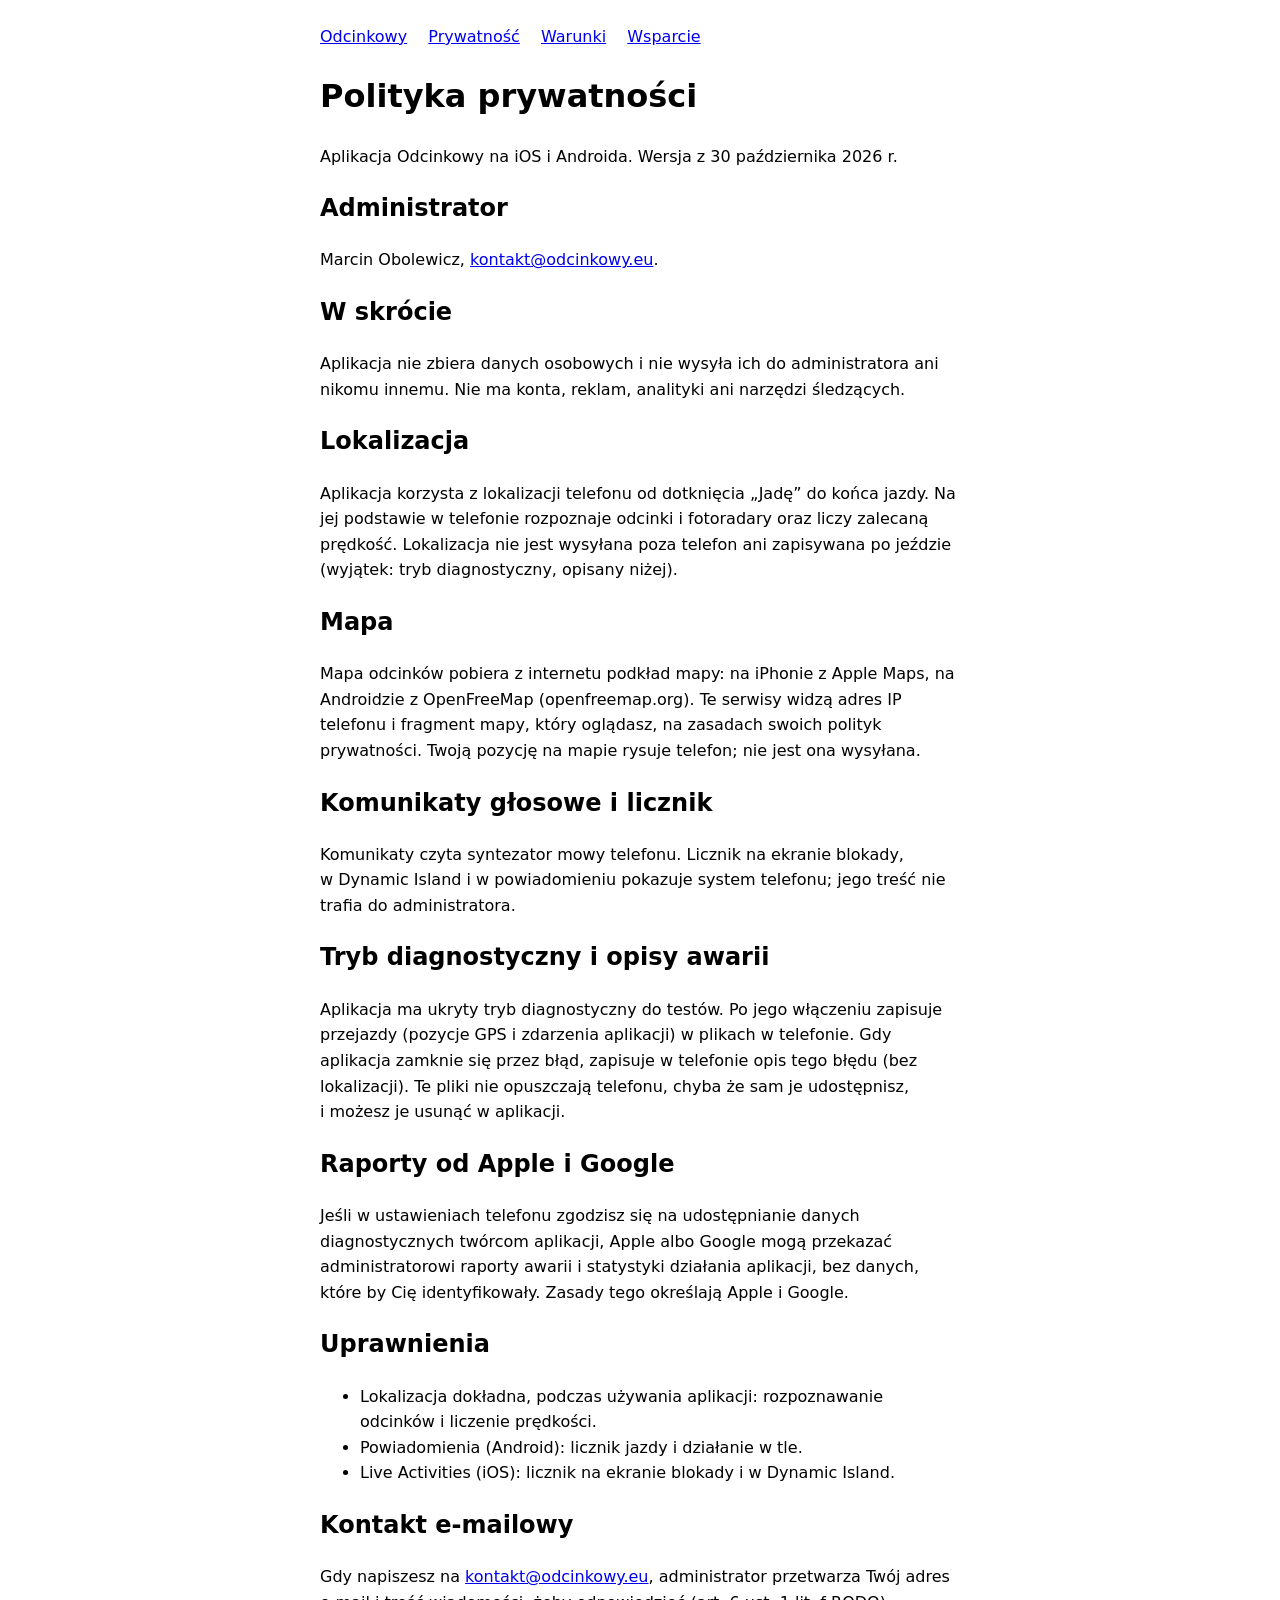
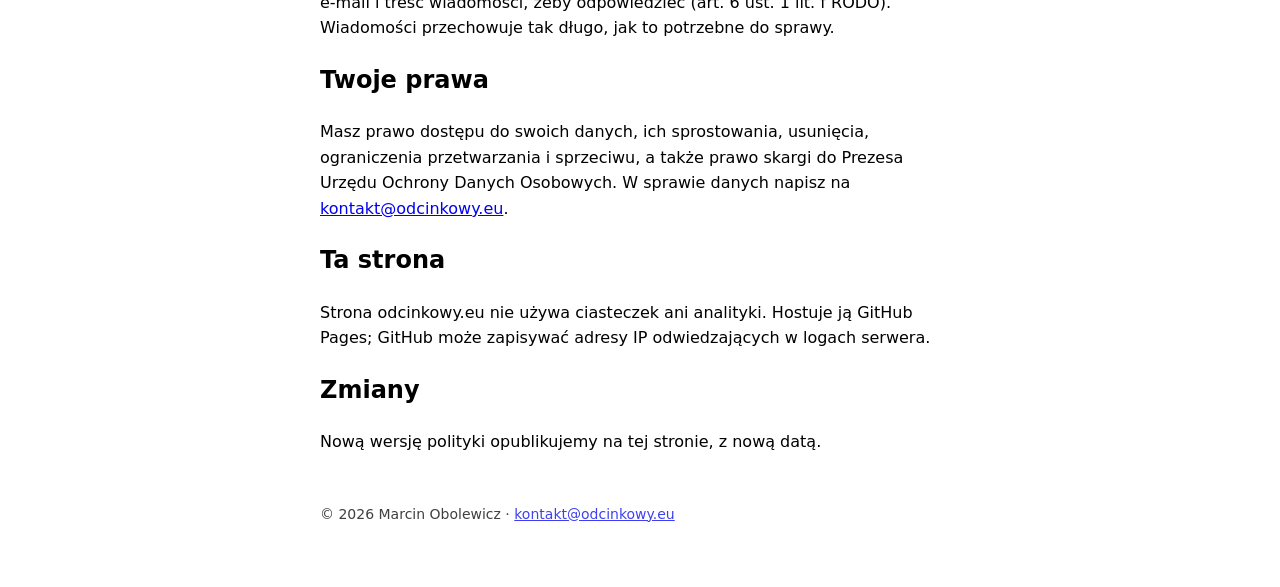
==== prywatnosc/index.html @ dfab23d0 "Dodaj stronę z polityką prywatności, warunkami i wsparciem Prosta strona w HTML: krótki opis aplikac" ====
<!doctype html>
<html lang="pl">
<head>
  <meta charset="utf-8">
  <meta name="viewport" content="width=device-width, initial-scale=1">
  <title>Polityka prywatności – Odcinkowy</title>
  <link rel="icon" href="/favicon.svg" type="image/svg+xml">
  <link rel="stylesheet" href="/styles.css">
</head>
<body>
  <nav>
    <a href="/">Odcinkowy</a>
    <a href="/prywatnosc/">Prywatność</a>
    <a href="/warunki/">Warunki</a>
    <a href="/wsparcie/">Wsparcie</a>
  </nav>

  <h1>Polityka prywatności</h1>
  <p>Aplikacja Odcinkowy na iOS i&nbsp;Androida. Wersja z&nbsp;30 października 2026&nbsp;r.</p>

  <h2>Administrator</h2>
  <p>Marcin Obolewicz, <a href="mailto:kontakt@odcinkowy.eu">kontakt@odcinkowy.eu</a>.</p>

  <h2>W skrócie</h2>
  <p>Aplikacja nie zbiera danych osobowych i&nbsp;nie wysyła ich do administratora ani nikomu innemu. Nie ma konta, reklam, analityki ani narzędzi śledzących.</p>

  <h2>Lokalizacja</h2>
  <p>Aplikacja korzysta z&nbsp;lokalizacji telefonu od dotknięcia „Jadę” do końca jazdy. Na jej podstawie w&nbsp;telefonie rozpoznaje odcinki i&nbsp;fotoradary oraz liczy zalecaną prędkość. Lokalizacja nie jest wysyłana poza telefon ani zapisywana po jeździe (wyjątek: tryb diagnostyczny, opisany niżej).</p>

  <h2>Mapa</h2>
  <p>Mapa odcinków pobiera z&nbsp;internetu podkład mapy: na iPhonie z&nbsp;Apple Maps, na Androidzie z&nbsp;OpenFreeMap (openfreemap.org). Te serwisy widzą adres IP telefonu i&nbsp;fragment mapy, który oglądasz, na zasadach swoich polityk prywatności. Twoją pozycję na mapie rysuje telefon; nie jest ona wysyłana.</p>

  <h2>Komunikaty głosowe i&nbsp;licznik</h2>
  <p>Komunikaty czyta syntezator mowy telefonu. Licznik na ekranie blokady, w&nbsp;Dynamic Island i&nbsp;w&nbsp;powiadomieniu pokazuje system telefonu; jego treść nie trafia do administratora.</p>

  <h2>Tryb diagnostyczny i&nbsp;opisy awarii</h2>
  <p>Aplikacja ma ukryty tryb diagnostyczny do testów. Po jego włączeniu zapisuje przejazdy (pozycje GPS i&nbsp;zdarzenia aplikacji) w&nbsp;plikach w&nbsp;telefonie. Gdy aplikacja zamknie się przez błąd, zapisuje w&nbsp;telefonie opis tego błędu (bez lokalizacji). Te pliki nie opuszczają telefonu, chyba że sam je udostępnisz, i&nbsp;możesz je usunąć w&nbsp;aplikacji.</p>

  <h2>Raporty od Apple i&nbsp;Google</h2>
  <p>Jeśli w&nbsp;ustawieniach telefonu zgodzisz się na udostępnianie danych diagnostycznych twórcom aplikacji, Apple albo Google mogą przekazać administratorowi raporty awarii i&nbsp;statystyki działania aplikacji, bez danych, które by Cię identyfikowały. Zasady tego określają Apple i&nbsp;Google.</p>

  <h2>Uprawnienia</h2>
  <ul>
    <li>Lokalizacja dokładna, podczas używania aplikacji: rozpoznawanie odcinków i&nbsp;liczenie prędkości.</li>
    <li>Powiadomienia (Android): licznik jazdy i&nbsp;działanie w&nbsp;tle.</li>
    <li>Live Activities (iOS): licznik na ekranie blokady i&nbsp;w&nbsp;Dynamic Island.</li>
  </ul>

  <h2>Kontakt e-mailowy</h2>
  <p>Gdy napiszesz na <a href="mailto:kontakt@odcinkowy.eu">kontakt@odcinkowy.eu</a>, administrator przetwarza Twój adres e-mail i&nbsp;treść wiadomości, żeby odpowiedzieć (art.&nbsp;6 ust.&nbsp;1 lit.&nbsp;f RODO). Wiadomości przechowuje tak długo, jak to potrzebne do sprawy.</p>

  <h2>Twoje prawa</h2>
  <p>Masz prawo dostępu do swoich danych, ich sprostowania, usunięcia, ograniczenia przetwarzania i&nbsp;sprzeciwu, a&nbsp;także prawo skargi do Prezesa Urzędu Ochrony Danych Osobowych. W&nbsp;sprawie danych napisz na <a href="mailto:kontakt@odcinkowy.eu">kontakt@odcinkowy.eu</a>.</p>

  <h2>Ta strona</h2>
  <p>Strona odcinkowy.eu nie używa ciasteczek ani analityki. Hostuje ją GitHub Pages; GitHub może zapisywać adresy IP odwiedzających w&nbsp;logach serwera.</p>

  <h2>Zmiany</h2>
  <p>Nową wersję polityki opublikujemy na tej stronie, z&nbsp;nową datą.</p>

  <footer>
    <p>© 2026 Marcin Obolewicz · <a href="mailto:kontakt@odcinkowy.eu">kontakt@odcinkowy.eu</a></p>
  </footer>
</body>
</html>
---- styles.css ----
:root {
  color-scheme: light dark;
}

body {
  max-width: 40rem;
  margin: 0 auto;
  padding: 1.5rem 1rem 3rem;
  font-family: system-ui, -apple-system, "Segoe UI", Roboto, sans-serif;
  line-height: 1.6;
}

nav a + a {
  margin-left: 1rem;
}

footer {
  margin-top: 3rem;
  font-size: 0.875rem;
  opacity: 0.75;
}
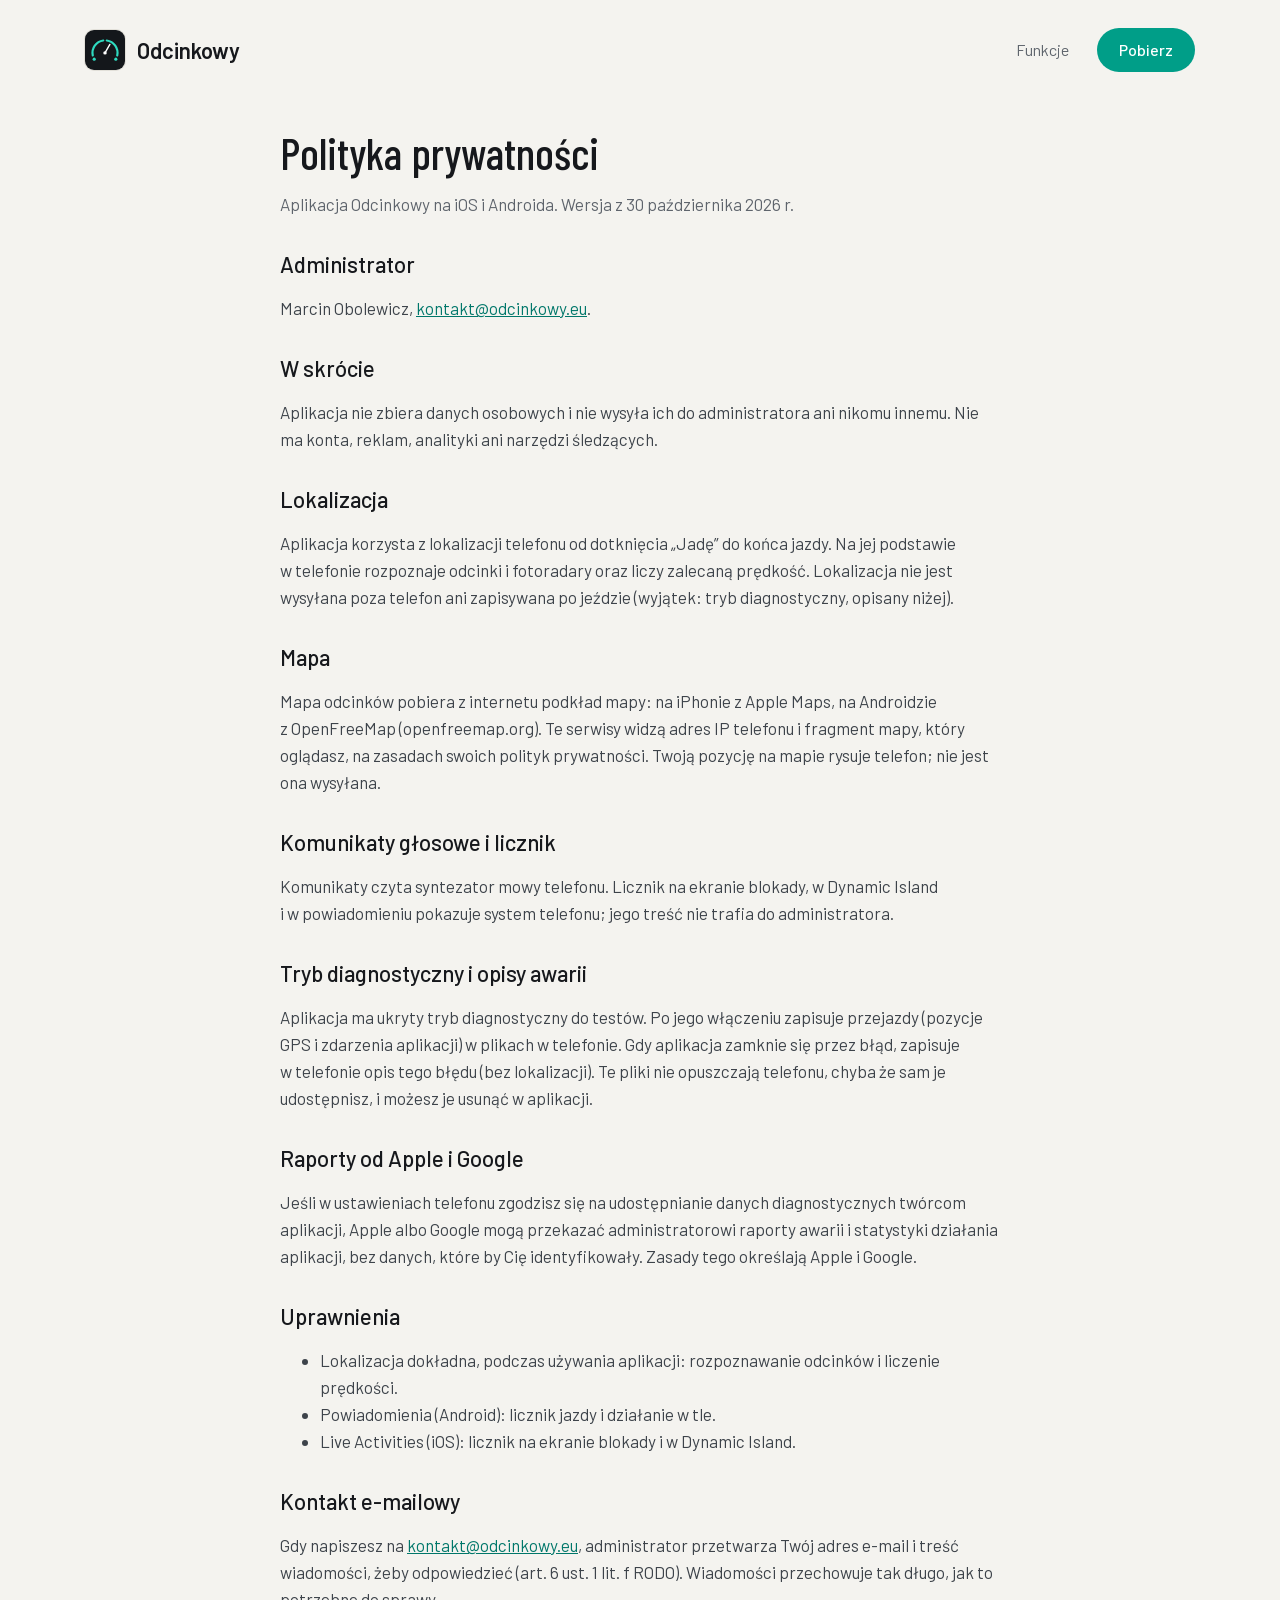
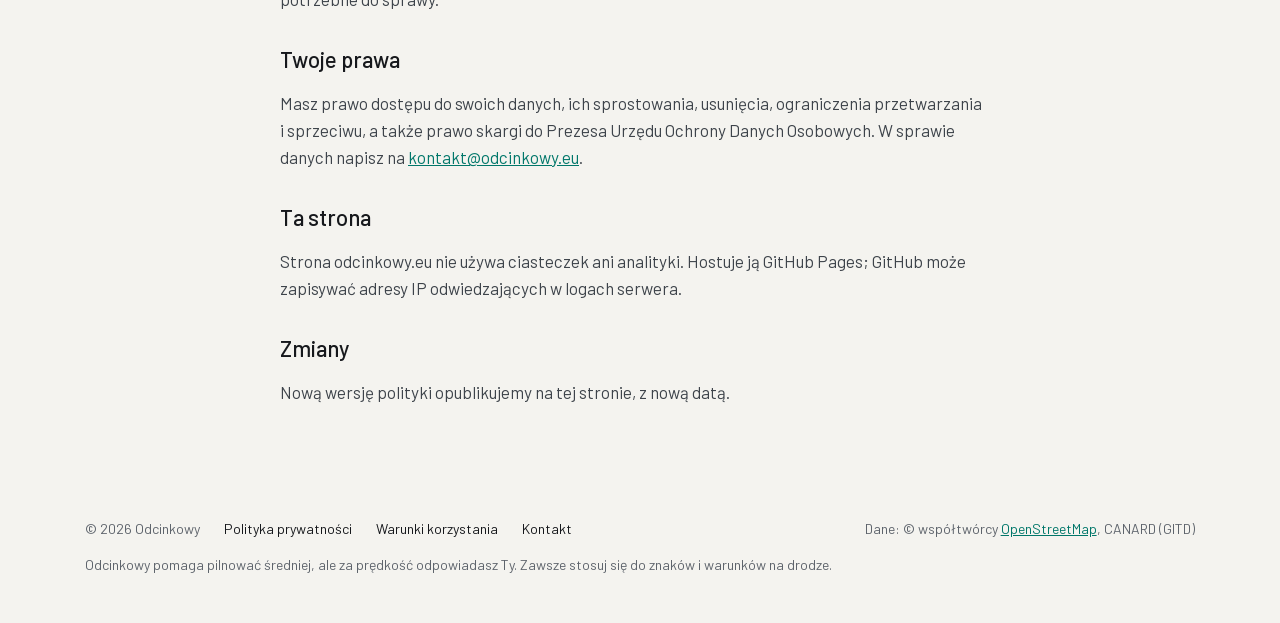
==== commit 6946e8a1: "Zbuduj wizytówkę według plansz „Strona www” Strona główna jak na planszach z kanwy: nagłówek, hero z" ====
--- a/prywatnosc/index.html
+++ b/prywatnosc/index.html
@@ -4,62 +4,79 @@
   <meta charset="utf-8">
   <meta name="viewport" content="width=device-width, initial-scale=1">
   <title>Polityka prywatności – Odcinkowy</title>
+  <meta name="theme-color" content="#F4F3EF" media="(prefers-color-scheme: light)">
+  <meta name="theme-color" content="#101215" media="(prefers-color-scheme: dark)">
   <link rel="icon" href="/favicon.svg" type="image/svg+xml">
+  <link rel="apple-touch-icon" href="/apple-touch-icon.png">
   <link rel="stylesheet" href="/styles.css">
 </head>
 <body>
-  <nav>
-    <a href="/">Odcinkowy</a>
-    <a href="/prywatnosc/">Prywatność</a>
-    <a href="/warunki/">Warunki</a>
-    <a href="/wsparcie/">Wsparcie</a>
-  </nav>
+<div class="page">
+  <header class="site-header">
+    <a class="brand" href="/"><img src="/favicon.svg" alt="" width="40" height="40">Odcinkowy</a>
+    <nav class="site-nav" aria-label="Główna">
+      <a class="nav-link" href="/#funkcje">Funkcje</a>
+      <a class="button" href="/#pobierz">Pobierz</a>
+    </nav>
+  </header>
 
-  <h1>Polityka prywatności</h1>
-  <p>Aplikacja Odcinkowy na iOS i&nbsp;Androida. Wersja z&nbsp;30 października 2026&nbsp;r.</p>
+  <main class="document">
+    <h1>Polityka prywatności</h1>
+    <p class="meta">Aplikacja Odcinkowy na iOS i&nbsp;Androida. Wersja z&nbsp;30 października 2026&nbsp;r.</p>
 
-  <h2>Administrator</h2>
-  <p>Marcin Obolewicz, <a href="mailto:kontakt@odcinkowy.eu">kontakt@odcinkowy.eu</a>.</p>
+    <h2>Administrator</h2>
+    <p>Marcin Obolewicz, <a href="mailto:kontakt@odcinkowy.eu">kontakt@odcinkowy.eu</a>.</p>
 
-  <h2>W skrócie</h2>
-  <p>Aplikacja nie zbiera danych osobowych i&nbsp;nie wysyła ich do administratora ani nikomu innemu. Nie ma konta, reklam, analityki ani narzędzi śledzących.</p>
+    <h2>W skrócie</h2>
+    <p>Aplikacja nie zbiera danych osobowych i&nbsp;nie wysyła ich do administratora ani nikomu innemu. Nie ma konta, reklam, analityki ani narzędzi śledzących.</p>
 
-  <h2>Lokalizacja</h2>
-  <p>Aplikacja korzysta z&nbsp;lokalizacji telefonu od dotknięcia „Jadę” do końca jazdy. Na jej podstawie w&nbsp;telefonie rozpoznaje odcinki i&nbsp;fotoradary oraz liczy zalecaną prędkość. Lokalizacja nie jest wysyłana poza telefon ani zapisywana po jeździe (wyjątek: tryb diagnostyczny, opisany niżej).</p>
+    <h2>Lokalizacja</h2>
+    <p>Aplikacja korzysta z&nbsp;lokalizacji telefonu od dotknięcia „Jadę” do końca jazdy. Na jej podstawie w&nbsp;telefonie rozpoznaje odcinki i&nbsp;fotoradary oraz liczy zalecaną prędkość. Lokalizacja nie jest wysyłana poza telefon ani zapisywana po jeździe (wyjątek: tryb diagnostyczny, opisany niżej).</p>
 
-  <h2>Mapa</h2>
-  <p>Mapa odcinków pobiera z&nbsp;internetu podkład mapy: na iPhonie z&nbsp;Apple Maps, na Androidzie z&nbsp;OpenFreeMap (openfreemap.org). Te serwisy widzą adres IP telefonu i&nbsp;fragment mapy, który oglądasz, na zasadach swoich polityk prywatności. Twoją pozycję na mapie rysuje telefon; nie jest ona wysyłana.</p>
+    <h2>Mapa</h2>
+    <p>Mapa odcinków pobiera z&nbsp;internetu podkład mapy: na iPhonie z&nbsp;Apple Maps, na Androidzie z&nbsp;OpenFreeMap (openfreemap.org). Te serwisy widzą adres IP telefonu i&nbsp;fragment mapy, który oglądasz, na zasadach swoich polityk prywatności. Twoją pozycję na mapie rysuje telefon; nie jest ona wysyłana.</p>
 
-  <h2>Komunikaty głosowe i&nbsp;licznik</h2>
-  <p>Komunikaty czyta syntezator mowy telefonu. Licznik na ekranie blokady, w&nbsp;Dynamic Island i&nbsp;w&nbsp;powiadomieniu pokazuje system telefonu; jego treść nie trafia do administratora.</p>
+    <h2>Komunikaty głosowe i&nbsp;licznik</h2>
+    <p>Komunikaty czyta syntezator mowy telefonu. Licznik na ekranie blokady, w&nbsp;Dynamic Island i&nbsp;w&nbsp;powiadomieniu pokazuje system telefonu; jego treść nie trafia do administratora.</p>
 
-  <h2>Tryb diagnostyczny i&nbsp;opisy awarii</h2>
-  <p>Aplikacja ma ukryty tryb diagnostyczny do testów. Po jego włączeniu zapisuje przejazdy (pozycje GPS i&nbsp;zdarzenia aplikacji) w&nbsp;plikach w&nbsp;telefonie. Gdy aplikacja zamknie się przez błąd, zapisuje w&nbsp;telefonie opis tego błędu (bez lokalizacji). Te pliki nie opuszczają telefonu, chyba że sam je udostępnisz, i&nbsp;możesz je usunąć w&nbsp;aplikacji.</p>
+    <h2>Tryb diagnostyczny i&nbsp;opisy awarii</h2>
+    <p>Aplikacja ma ukryty tryb diagnostyczny do testów. Po jego włączeniu zapisuje przejazdy (pozycje GPS i&nbsp;zdarzenia aplikacji) w&nbsp;plikach w&nbsp;telefonie. Gdy aplikacja zamknie się przez błąd, zapisuje w&nbsp;telefonie opis tego błędu (bez lokalizacji). Te pliki nie opuszczają telefonu, chyba że sam je udostępnisz, i&nbsp;możesz je usunąć w&nbsp;aplikacji.</p>
 
-  <h2>Raporty od Apple i&nbsp;Google</h2>
-  <p>Jeśli w&nbsp;ustawieniach telefonu zgodzisz się na udostępnianie danych diagnostycznych twórcom aplikacji, Apple albo Google mogą przekazać administratorowi raporty awarii i&nbsp;statystyki działania aplikacji, bez danych, które by Cię identyfikowały. Zasady tego określają Apple i&nbsp;Google.</p>
+    <h2>Raporty od Apple i&nbsp;Google</h2>
+    <p>Jeśli w&nbsp;ustawieniach telefonu zgodzisz się na udostępnianie danych diagnostycznych twórcom aplikacji, Apple albo Google mogą przekazać administratorowi raporty awarii i&nbsp;statystyki działania aplikacji, bez danych, które by Cię identyfikowały. Zasady tego określają Apple i&nbsp;Google.</p>
 
-  <h2>Uprawnienia</h2>
-  <ul>
-    <li>Lokalizacja dokładna, podczas używania aplikacji: rozpoznawanie odcinków i&nbsp;liczenie prędkości.</li>
-    <li>Powiadomienia (Android): licznik jazdy i&nbsp;działanie w&nbsp;tle.</li>
-    <li>Live Activities (iOS): licznik na ekranie blokady i&nbsp;w&nbsp;Dynamic Island.</li>
-  </ul>
+    <h2>Uprawnienia</h2>
+    <ul>
+      <li>Lokalizacja dokładna, podczas używania aplikacji: rozpoznawanie odcinków i&nbsp;liczenie prędkości.</li>
+      <li>Powiadomienia (Android): licznik jazdy i&nbsp;działanie w&nbsp;tle.</li>
+      <li>Live Activities (iOS): licznik na ekranie blokady i&nbsp;w&nbsp;Dynamic Island.</li>
+    </ul>
 
-  <h2>Kontakt e-mailowy</h2>
-  <p>Gdy napiszesz na <a href="mailto:kontakt@odcinkowy.eu">kontakt@odcinkowy.eu</a>, administrator przetwarza Twój adres e-mail i&nbsp;treść wiadomości, żeby odpowiedzieć (art.&nbsp;6 ust.&nbsp;1 lit.&nbsp;f RODO). Wiadomości przechowuje tak długo, jak to potrzebne do sprawy.</p>
+    <h2>Kontakt e-mailowy</h2>
+    <p>Gdy napiszesz na <a href="mailto:kontakt@odcinkowy.eu">kontakt@odcinkowy.eu</a>, administrator przetwarza Twój adres e-mail i&nbsp;treść wiadomości, żeby odpowiedzieć (art.&nbsp;6 ust.&nbsp;1 lit.&nbsp;f RODO). Wiadomości przechowuje tak długo, jak to potrzebne do sprawy.</p>
 
-  <h2>Twoje prawa</h2>
-  <p>Masz prawo dostępu do swoich danych, ich sprostowania, usunięcia, ograniczenia przetwarzania i&nbsp;sprzeciwu, a&nbsp;także prawo skargi do Prezesa Urzędu Ochrony Danych Osobowych. W&nbsp;sprawie danych napisz na <a href="mailto:kontakt@odcinkowy.eu">kontakt@odcinkowy.eu</a>.</p>
+    <h2>Twoje prawa</h2>
+    <p>Masz prawo dostępu do swoich danych, ich sprostowania, usunięcia, ograniczenia przetwarzania i&nbsp;sprzeciwu, a&nbsp;także prawo skargi do Prezesa Urzędu Ochrony Danych Osobowych. W&nbsp;sprawie danych napisz na <a href="mailto:kontakt@odcinkowy.eu">kontakt@odcinkowy.eu</a>.</p>
 
-  <h2>Ta strona</h2>
-  <p>Strona odcinkowy.eu nie używa ciasteczek ani analityki. Hostuje ją GitHub Pages; GitHub może zapisywać adresy IP odwiedzających w&nbsp;logach serwera.</p>
+    <h2>Ta strona</h2>
+    <p>Strona odcinkowy.eu nie używa ciasteczek ani analityki. Hostuje ją GitHub Pages; GitHub może zapisywać adresy IP odwiedzających w&nbsp;logach serwera.</p>
 
-  <h2>Zmiany</h2>
-  <p>Nową wersję polityki opublikujemy na tej stronie, z&nbsp;nową datą.</p>
+    <h2>Zmiany</h2>
+    <p>Nową wersję polityki opublikujemy na tej stronie, z&nbsp;nową datą.</p>
+  </main>
 
-  <footer>
-    <p>© 2026 Marcin Obolewicz · <a href="mailto:kontakt@odcinkowy.eu">kontakt@odcinkowy.eu</a></p>
+  <footer class="site-footer">
+    <div class="footer-row">
+      <div class="footer-links">
+        <span>© 2026 Odcinkowy</span>
+        <a href="/prywatnosc/">Polityka prywatności</a>
+        <a href="/warunki/">Warunki korzystania</a>
+        <a href="/wsparcie/">Kontakt</a>
+      </div>
+      <span>Dane: © współtwórcy <a href="https://www.openstreetmap.org/copyright">OpenStreetMap</a>, CANARD (GITD)</span>
+    </div>
+    <p>Odcinkowy pomaga pilnować średniej, ale za prędkość odpowiadasz Ty. Zawsze stosuj się do znaków i&nbsp;warunków na drodze.</p>
   </footer>
+</div>
 </body>
 </html>
--- a/styles.css
+++ b/styles.css
@@ -1,21 +1,1092 @@
+@import url('/fonts/fonts.css');
+
+/* Tokeny z arkusza „Kolory” apki: jasne w :root, ciemne według ustawienia systemu. Bez przełącznika. */
 :root {
   color-scheme: light dark;
+  --background: #f4f3ef;
+  --surface: #ffffff;
+  --surface-inset: #f4f3ef;
+  --outline: #e2e0d9;
+  --outline-strong: #cfccc4;
+  --text-primary: #16181c;
+  --text-secondary: #5e646c;
+  --text-message: #3d434a;
+  --accent: #009e88;
+  --accent-text: #00776a;
+  --accent-text-hover: #005a50;
+  --accent-button: #009e88;
+  --on-accent: #ffffff;
+  --accent-border: #009e8855;
+  --control: #ffffff;
+  --control-border: #e2e0d9;
+  --badge-border: #000000;
+  --phone-shadow: rgba(22, 24, 28, 0.16);
+  --phone-shadow-front: rgba(22, 24, 28, 0.22);
+  /* Neutralna mapa pod Live Activity. */
+  --map: #f4f3ef;
+  --map-street: #ffffff;
+  --map-casing: #cfccc4;
+  --map-label: #ffffff;
+  --map-card: #ffffff;
+  --map-card-border: #e2e0d9;
+}
+
+@media (prefers-color-scheme: dark) {
+  :root {
+    --background: #101215;
+    --surface: #1a1d21;
+    --surface-inset: #23272c;
+    --outline: #2a2f35;
+    --outline-strong: #3a4048;
+    --text-primary: #f1f0eb;
+    --text-secondary: #a3a9b1;
+    --text-message: #c9cdd3;
+    --accent: #2edbc0;
+    --accent-text: #2edbc0;
+    --accent-text-hover: #8aeedd;
+    --accent-border: #2edbc066;
+    --control: #23272c;
+    --control-border: #23272c;
+    --badge-border: #3a4048;
+    --phone-shadow: rgba(0, 0, 0, 0.45);
+    --phone-shadow-front: rgba(0, 0, 0, 0.55);
+    --map: #1a1d21;
+    --map-street: #23272c;
+    --map-casing: #3a4048;
+    --map-label: #3a4048;
+    --map-card: #23272c;
+    --map-card-border: #23272c;
+  }
+}
+
+* {
+  box-sizing: border-box;
+}
+
+html {
+  scroll-behavior: auto;
 }
 
 body {
-  max-width: 40rem;
+  margin: 0;
+  background: var(--background);
+  color: var(--text-primary);
+  font-family: 'Barlow', 'Helvetica Neue', Arial, sans-serif;
+  -webkit-text-size-adjust: 100%;
+}
+
+a {
+  color: var(--accent-text);
+}
+
+a:hover {
+  color: var(--accent-text-hover);
+}
+
+.condensed {
+  font-family: 'Barlow Condensed', 'Arial Narrow', sans-serif;
+}
+
+.page {
+  max-width: 1440px;
+  min-height: 100vh;
   margin: 0 auto;
-  padding: 1.5rem 1rem 3rem;
-  font-family: system-ui, -apple-system, "Segoe UI", Roboto, sans-serif;
-  line-height: 1.6;
-}
-
-nav a + a {
-  margin-left: 1rem;
-}
-
-footer {
-  margin-top: 3rem;
-  font-size: 0.875rem;
-  opacity: 0.75;
-}
+  display: flex;
+  flex-direction: column;
+}
+
+/* Nagłówek */
+.site-header {
+  display: flex;
+  align-items: center;
+  justify-content: space-between;
+  padding: 20px 20px 8px;
+}
+
+.brand {
+  display: flex;
+  align-items: center;
+  gap: 10px;
+  color: var(--text-primary);
+  text-decoration: none;
+  font-size: 20px;
+  line-height: 26px;
+  font-weight: 600;
+}
+
+.brand:hover {
+  color: var(--text-primary);
+}
+
+.brand img {
+  display: block;
+  width: 36px;
+  height: 36px;
+  border-radius: 8px;
+  box-shadow: 0 0 0 1px var(--outline);
+}
+
+.site-nav {
+  display: flex;
+  align-items: center;
+  gap: 28px;
+  font-size: 16px;
+  line-height: 20px;
+}
+
+.site-nav .nav-link {
+  display: none;
+  color: var(--text-secondary);
+  text-decoration: none;
+}
+
+.button {
+  height: 40px;
+  padding: 0 18px;
+  border-radius: 20px;
+  background: var(--accent-button);
+  color: var(--on-accent);
+  text-decoration: none;
+  display: inline-flex;
+  align-items: center;
+  font-size: 15px;
+  font-weight: 500;
+}
+
+.button:hover {
+  color: var(--on-accent);
+}
+
+/* Hero */
+.hero {
+  display: flex;
+  flex-direction: column;
+  gap: 18px;
+  padding: 24px 20px 40px;
+}
+
+.hero-text {
+  display: flex;
+  flex-direction: column;
+  gap: 18px;
+}
+
+.eyebrow {
+  margin: 0;
+  font-size: 13px;
+  line-height: 16px;
+  font-weight: 500;
+  letter-spacing: 0.12em;
+  text-transform: uppercase;
+  color: var(--accent-text);
+}
+
+h1 {
+  margin: 0;
+  font-family: 'Barlow Condensed', 'Arial Narrow', sans-serif;
+  font-size: 52px;
+  line-height: 0.98;
+  font-weight: 500;
+}
+
+.lead {
+  margin: 0;
+  max-width: 520px;
+  font-size: 17px;
+  line-height: 26px;
+  color: var(--text-secondary);
+}
+
+.note {
+  margin: 0;
+  font-size: 13px;
+  line-height: 17px;
+  color: var(--text-secondary);
+}
+
+/* Odznaki sklepów. Do wydania zaślepki bez logotypów; potem oficjalne odznaki (README). */
+.badges {
+  display: flex;
+  flex-wrap: wrap;
+  gap: 10px;
+}
+
+.badge {
+  display: inline-flex;
+  flex-direction: column;
+  justify-content: center;
+  height: 48px;
+  padding: 0 14px;
+  border-radius: 12px;
+  background: #000000;
+  border: 1px solid var(--badge-border);
+  color: #ffffff;
+  text-decoration: none;
+}
+
+.badge small {
+  font-size: 10px;
+  line-height: 13px;
+}
+
+.badge strong {
+  font-size: 18px;
+  line-height: 22px;
+  font-weight: 600;
+  white-space: nowrap;
+}
+
+/* Telefony w hero */
+.phones {
+  align-self: center;
+  position: relative;
+  width: 271px;
+  height: 575px;
+  margin-top: 12px;
+}
+
+.phone-back {
+  display: none;
+}
+
+.phone-front {
+  transform: scale(0.82);
+  transform-origin: top left;
+}
+
+.phone {
+  background: #000000;
+}
+
+.phone-front .phone {
+  width: 330px;
+  height: 700px;
+  padding: 10px;
+  border-radius: 56px;
+  box-shadow: 0 0 0 1px var(--outline), 0 40px 80px var(--phone-shadow-front);
+}
+
+.phone-front .screen {
+  position: relative;
+  width: 310px;
+  height: 680px;
+  border-radius: 46px;
+  overflow: hidden;
+  background: var(--map);
+}
+
+.map {
+  position: absolute;
+  inset: 0;
+  display: block;
+}
+
+.map .bg {
+  fill: var(--map);
+}
+
+.map .streets {
+  stroke: var(--map-street);
+}
+
+.map .casing {
+  stroke: var(--map-casing);
+}
+
+.map .route {
+  stroke: #2e6ccb;
+}
+
+.map .label {
+  fill: var(--map-label);
+  stroke: var(--map-casing);
+}
+
+.map .label-text {
+  fill: var(--text-primary);
+  font-family: 'Barlow', sans-serif;
+  font-size: 13px;
+  font-weight: 600;
+}
+
+.map .puck {
+  fill: #ffffff;
+  stroke: var(--map-casing);
+}
+
+/* Live Activity jest zawsze ciemna, jak w apce. */
+.live {
+  position: absolute;
+  left: 10px;
+  right: 10px;
+  top: 10px;
+  height: 128px;
+  padding: 14px 20px;
+  border-radius: 40px;
+  background: #000000;
+  box-shadow: 0 0 0 1px #2edbc0;
+  display: flex;
+  flex-direction: column;
+  justify-content: space-between;
+  color: #f1f0eb;
+}
+
+.live-head {
+  display: flex;
+  align-items: center;
+  gap: 6px;
+  font-size: 11px;
+  line-height: 14px;
+  color: #a3a9b1;
+}
+
+.live-head svg {
+  display: block;
+  width: 14px;
+  height: 14px;
+}
+
+.live-row {
+  display: flex;
+  align-items: flex-end;
+  justify-content: space-between;
+  gap: 10px;
+}
+
+.live-advice {
+  display: flex;
+  flex-direction: column;
+  gap: 1px;
+}
+
+.live-label {
+  font-size: 10px;
+  line-height: 12px;
+  font-weight: 500;
+  letter-spacing: 0.08em;
+  color: #2edbc0;
+}
+
+.live-number {
+  display: flex;
+  align-items: baseline;
+  gap: 3px;
+  font-size: 11px;
+  line-height: 14px;
+  color: #a3a9b1;
+}
+
+.live-number span {
+  font-family: 'Barlow Condensed', 'Arial Narrow', sans-serif;
+  font-size: 42px;
+  line-height: 0.95;
+  font-weight: 500;
+  color: #2edbc0;
+}
+
+.live-stats {
+  display: flex;
+  flex-direction: column;
+  align-items: flex-end;
+  gap: 1px;
+  font-size: 12px;
+  line-height: 16px;
+}
+
+.live-stats span + span {
+  color: #a3a9b1;
+}
+
+.live-track {
+  position: relative;
+  height: 10px;
+}
+
+.live-track .dot {
+  position: absolute;
+  top: 1px;
+  width: 8px;
+  height: 8px;
+  border-radius: 50%;
+}
+
+.live-track .start {
+  left: 0;
+  background: #2edbc0;
+}
+
+.live-track .end {
+  right: 0;
+  background: #f1f0eb;
+}
+
+.live-track .bar {
+  position: absolute;
+  left: 13px;
+  right: 13px;
+  top: 4px;
+  height: 3px;
+  border-radius: 2px;
+  background: #3a4048;
+}
+
+.live-track .done {
+  width: 58%;
+  height: 3px;
+  border-radius: 2px;
+  background: #2edbc0;
+}
+
+.live-track .car {
+  position: absolute;
+  left: 58%;
+  top: -4px;
+  width: 11px;
+  height: 11px;
+  margin-left: -5px;
+  border-radius: 50%;
+  background: #2edbc0;
+  border: 2px solid #000000;
+}
+
+.nav-card {
+  position: absolute;
+  left: 12px;
+  right: 12px;
+  bottom: 26px;
+  height: 72px;
+  padding: 0 20px;
+  border-radius: 24px;
+  background: var(--map-card);
+  border: 1px solid var(--map-card-border);
+  display: flex;
+  flex-direction: column;
+  justify-content: center;
+  gap: 2px;
+}
+
+.nav-card strong {
+  font-size: 22px;
+  line-height: 26px;
+  font-weight: 600;
+}
+
+.nav-card span {
+  font-size: 13px;
+  line-height: 17px;
+  color: var(--text-secondary);
+}
+
+.home-indicator {
+  position: absolute;
+  bottom: 8px;
+  left: 50%;
+  width: 120px;
+  margin-left: -60px;
+  height: 5px;
+  border-radius: 3px;
+  background: var(--text-primary);
+  opacity: 0.6;
+}
+
+/* Ekran odcinka z apki (telefon z tyłu, tylko na szerokim ekranie), w motywie strony. */
+.phone-back .phone {
+  width: 290px;
+  height: 612px;
+  padding: 8px;
+  border-radius: 50px;
+  box-shadow: 0 0 0 1px var(--outline), 0 30px 60px var(--phone-shadow);
+}
+
+.phone-back .screen {
+  position: relative;
+  width: 274px;
+  height: 596px;
+  border-radius: 42px;
+  overflow: hidden;
+  background: var(--background);
+}
+
+.drive {
+  position: relative;
+  width: 390px;
+  height: 844px;
+  padding: 62px 20px 34px;
+  display: flex;
+  flex-direction: column;
+  gap: 16px;
+  transform: scale(0.7026);
+  transform-origin: top left;
+}
+
+.island {
+  position: absolute;
+  top: 11px;
+  left: 132px;
+  width: 126px;
+  height: 37px;
+  border-radius: 19px;
+  background: #000000;
+}
+
+.drive-top {
+  display: flex;
+  align-items: center;
+  justify-content: space-between;
+  gap: 12px;
+}
+
+.drive-title {
+  display: flex;
+  flex-direction: column;
+  gap: 2px;
+}
+
+.drive-title small {
+  font-size: 13px;
+  line-height: 16px;
+  font-weight: 500;
+  letter-spacing: 0.08em;
+  color: var(--text-secondary);
+}
+
+.drive-title strong {
+  font-size: 17px;
+  line-height: 22px;
+  font-weight: 500;
+}
+
+.drive-actions {
+  display: flex;
+  gap: 10px;
+}
+
+.voice {
+  width: 52px;
+  height: 52px;
+  border-radius: 26px;
+  background: var(--control);
+  border: 1px solid var(--control-border);
+  display: flex;
+  align-items: center;
+  justify-content: center;
+  color: var(--text-primary);
+}
+
+.end-button {
+  height: 52px;
+  padding: 0 26px;
+  border-radius: 26px;
+  background: #c93a3f;
+  color: #ffffff;
+  font-size: 17px;
+  font-weight: 500;
+  display: flex;
+  align-items: center;
+}
+
+.progress-labels {
+  display: flex;
+  justify-content: space-between;
+  font-size: 14px;
+  line-height: 18px;
+}
+
+.progress-labels span:first-child {
+  color: var(--text-secondary);
+}
+
+.progress-labels span:last-child {
+  font-weight: 500;
+}
+
+.progress {
+  height: 8px;
+  margin-top: 8px;
+  border-radius: 4px;
+  background: var(--outline);
+  overflow: hidden;
+}
+
+.progress div {
+  width: 58%;
+  height: 8px;
+  border-radius: 4px;
+  background: var(--accent);
+}
+
+.advice-card {
+  flex: 1;
+  display: flex;
+  flex-direction: column;
+  align-items: center;
+  justify-content: center;
+  gap: 10px;
+  padding: 20px;
+  border-radius: 24px;
+  background: var(--surface);
+  border: 2px solid var(--accent-border);
+  text-align: center;
+}
+
+.advice-label {
+  font-size: 15px;
+  line-height: 20px;
+  font-weight: 500;
+  letter-spacing: 0.1em;
+  color: var(--accent-text);
+}
+
+.advice-number {
+  display: flex;
+  align-items: baseline;
+  gap: 8px;
+  font-size: 22px;
+  line-height: 28px;
+  font-weight: 500;
+  color: var(--text-secondary);
+}
+
+.advice-number span {
+  font-family: 'Barlow Condensed', 'Arial Narrow', sans-serif;
+  font-size: 144px;
+  line-height: 0.9;
+  font-weight: 600;
+  color: var(--accent);
+}
+
+.advice-message {
+  font-size: 16px;
+  line-height: 22px;
+  color: var(--text-message);
+}
+
+.tiles {
+  display: grid;
+  grid-template-columns: repeat(3, minmax(0, 1fr));
+  gap: 8px;
+}
+
+.tile {
+  display: flex;
+  flex-direction: column;
+  gap: 2px;
+  min-height: 120px;
+  padding: 12px 14px;
+  border-radius: 16px;
+  background: var(--surface);
+  font-size: 13px;
+  line-height: 16px;
+  color: var(--text-secondary);
+}
+
+.tile strong {
+  font-family: 'Barlow Condensed', 'Arial Narrow', sans-serif;
+  font-size: 40px;
+  line-height: 44px;
+  font-weight: 600;
+  color: var(--text-primary);
+}
+
+/* Co potrafi */
+.features {
+  display: flex;
+  flex-direction: column;
+  gap: 28px;
+  padding: 24px 20px 48px;
+}
+
+h2 {
+  margin: 0;
+  font-family: 'Barlow Condensed', 'Arial Narrow', sans-serif;
+  font-size: 36px;
+  line-height: 1;
+  font-weight: 500;
+}
+
+.feature-list {
+  list-style: none;
+  margin: 0;
+  padding: 0;
+  display: flex;
+  flex-direction: column;
+  gap: 28px;
+}
+
+.feature-list li {
+  display: flex;
+  align-items: flex-start;
+  gap: 16px;
+}
+
+.feature-icon {
+  width: 40px;
+  height: 40px;
+  border-radius: 11px;
+  background: var(--surface);
+  border: 1px solid var(--outline);
+  color: var(--accent);
+  display: flex;
+  align-items: center;
+  justify-content: center;
+  flex-shrink: 0;
+}
+
+.feature-icon svg {
+  width: 22px;
+  height: 22px;
+}
+
+.feature-list div {
+  display: flex;
+  flex-direction: column;
+  gap: 4px;
+  min-width: 0;
+}
+
+h3 {
+  margin: 0;
+  font-size: 19px;
+  line-height: 24px;
+  font-weight: 500;
+}
+
+.feature-list p {
+  margin: 0;
+  font-size: 15px;
+  line-height: 22px;
+  color: var(--text-secondary);
+}
+
+/* Pobierz */
+.download {
+  margin: 0 20px;
+  padding: 32px 20px;
+  border-radius: 28px;
+  background: var(--surface);
+  border: 1px solid var(--outline);
+  display: flex;
+  flex-direction: column;
+  align-items: center;
+  gap: 12px;
+  text-align: center;
+}
+
+.download img {
+  display: block;
+  width: 64px;
+  height: 64px;
+  border-radius: 14px;
+  box-shadow: 0 0 0 1px var(--outline);
+}
+
+.download h2 {
+  margin-top: 4px;
+  font-size: 34px;
+}
+
+.download p {
+  margin: 0;
+  font-size: 16px;
+  line-height: 22px;
+  color: var(--text-secondary);
+}
+
+.download .badges {
+  justify-content: center;
+  padding-top: 8px;
+}
+
+/* Stopka */
+.site-footer {
+  margin-top: auto;
+  padding: 32px 20px 40px;
+  display: flex;
+  flex-direction: column;
+  gap: 12px;
+  font-size: 13px;
+  line-height: 19px;
+  color: var(--text-secondary);
+}
+
+.footer-row {
+  display: flex;
+  flex-direction: column;
+  gap: 12px;
+}
+
+.footer-links {
+  display: flex;
+  flex-wrap: wrap;
+  gap: 8px 20px;
+}
+
+.footer-links a {
+  color: var(--text-primary);
+  text-decoration: none;
+}
+
+.footer-links a:hover {
+  color: var(--accent-text);
+}
+
+.site-footer p {
+  margin: 0;
+  max-width: 760px;
+}
+
+/* Dokumenty: polityka, warunki, wsparcie */
+.document {
+  width: 100%;
+  max-width: 760px;
+  margin: 0 auto;
+  padding: 24px 20px 48px;
+  font-size: 17px;
+  line-height: 27px;
+}
+
+.document h1 {
+  font-size: 44px;
+  margin-bottom: 8px;
+}
+
+.document h2 {
+  margin-top: 32px;
+  font-family: 'Barlow', 'Helvetica Neue', Arial, sans-serif;
+  font-size: 22px;
+  line-height: 28px;
+}
+
+.document p,
+.document li {
+  color: var(--text-message);
+}
+
+.document .meta {
+  color: var(--text-secondary);
+}
+
+/* Od ok. 1024 px: dwie kolumny w hero, telefony obok siebie, funkcje w siatce. */
+@media (min-width: 1024px) {
+  .site-header {
+    padding: 28px clamp(48px, 6.67vw, 96px);
+  }
+
+  .brand {
+    gap: 12px;
+    font-size: 22px;
+    line-height: 28px;
+  }
+
+  .brand img {
+    width: 40px;
+    height: 40px;
+    border-radius: 9px;
+  }
+
+  .site-nav .nav-link {
+    display: inline;
+  }
+
+  .button {
+    height: 44px;
+    padding: 0 22px;
+    border-radius: 22px;
+    font-size: 16px;
+  }
+
+  .hero {
+    display: grid;
+    grid-template-columns: minmax(0, 1fr) 450px;
+    gap: 48px;
+    align-items: center;
+    padding: 16px clamp(48px, 6.67vw, 96px) 64px;
+  }
+
+  .hero-text {
+    gap: 24px;
+  }
+
+  .eyebrow {
+    font-size: 14px;
+    line-height: 18px;
+  }
+
+  h1 {
+    font-size: 68px;
+    line-height: 0.95;
+  }
+
+  .lead {
+    font-size: 20px;
+    line-height: 30px;
+  }
+
+  .note {
+    font-size: 14px;
+    line-height: 18px;
+  }
+
+  .badges {
+    gap: 12px;
+    padding-top: 8px;
+  }
+
+  .badge {
+    height: 56px;
+    padding: 0 22px 0 18px;
+  }
+
+  .badge small {
+    font-size: 11px;
+    line-height: 14px;
+  }
+
+  .badge strong {
+    font-size: 20px;
+    line-height: 24px;
+  }
+
+  /* Telefony w polu 600 × 720 z planszy, zmniejszone do szerokości kolumny. */
+  .phones {
+    width: 450px;
+    height: 540px;
+    margin-top: 0;
+  }
+
+  .phones-inner {
+    position: absolute;
+    left: 0;
+    top: 0;
+    width: 600px;
+    height: 720px;
+    transform: scale(0.75);
+    transform-origin: top left;
+  }
+
+  .phone-back {
+    display: block;
+    position: absolute;
+    left: 0;
+    top: 84px;
+  }
+
+  .phone-front {
+    position: absolute;
+    left: 270px;
+    top: 0;
+    transform: none;
+  }
+
+  .features {
+    gap: 40px;
+    padding: 16px clamp(48px, 6.67vw, 96px) 96px;
+  }
+
+  h2 {
+    font-size: 48px;
+  }
+
+  .feature-list {
+    display: grid;
+    grid-template-columns: repeat(3, minmax(0, 1fr));
+    gap: 48px;
+  }
+
+  .feature-list li {
+    flex-direction: column;
+    gap: 12px;
+    padding-top: 24px;
+    border-top: 1px solid var(--outline);
+  }
+
+  .feature-icon {
+    width: 44px;
+    height: 44px;
+    border-radius: 12px;
+  }
+
+  .feature-icon svg {
+    width: 24px;
+    height: 24px;
+  }
+
+  .feature-list div {
+    gap: 12px;
+  }
+
+  h3 {
+    font-size: 22px;
+    line-height: 28px;
+  }
+
+  .feature-list p {
+    font-size: 16px;
+    line-height: 24px;
+  }
+
+  .download {
+    margin: 0 clamp(48px, 6.67vw, 96px);
+    padding: 56px 64px 64px;
+    border-radius: 32px;
+    gap: 16px;
+  }
+
+  .download img {
+    width: 72px;
+    height: 72px;
+    border-radius: 16px;
+  }
+
+  .download h2 {
+    margin-top: 8px;
+    font-size: 48px;
+  }
+
+  .download p {
+    font-size: 18px;
+    line-height: 26px;
+  }
+
+  .site-footer {
+    padding: 48px clamp(48px, 6.67vw, 96px);
+    gap: 16px;
+    font-size: 14px;
+    line-height: 20px;
+  }
+
+  .footer-row {
+    flex-direction: row;
+    align-items: center;
+    justify-content: space-between;
+    gap: 24px;
+  }
+
+  .footer-links {
+    gap: 24px;
+  }
+
+  .document {
+    padding-top: 32px;
+  }
+}
+
+/* Na planszy desktop 1440: telefony w pełnym rozmiarze i nagłówek 84 px. */
+@media (min-width: 1280px) {
+  .hero {
+    grid-template-columns: minmax(0, 1fr) 600px;
+  }
+
+  h1 {
+    font-size: 84px;
+  }
+
+  .phones {
+    width: 600px;
+    height: 720px;
+  }
+
+  .phones-inner {
+    transform: none;
+  }
+}
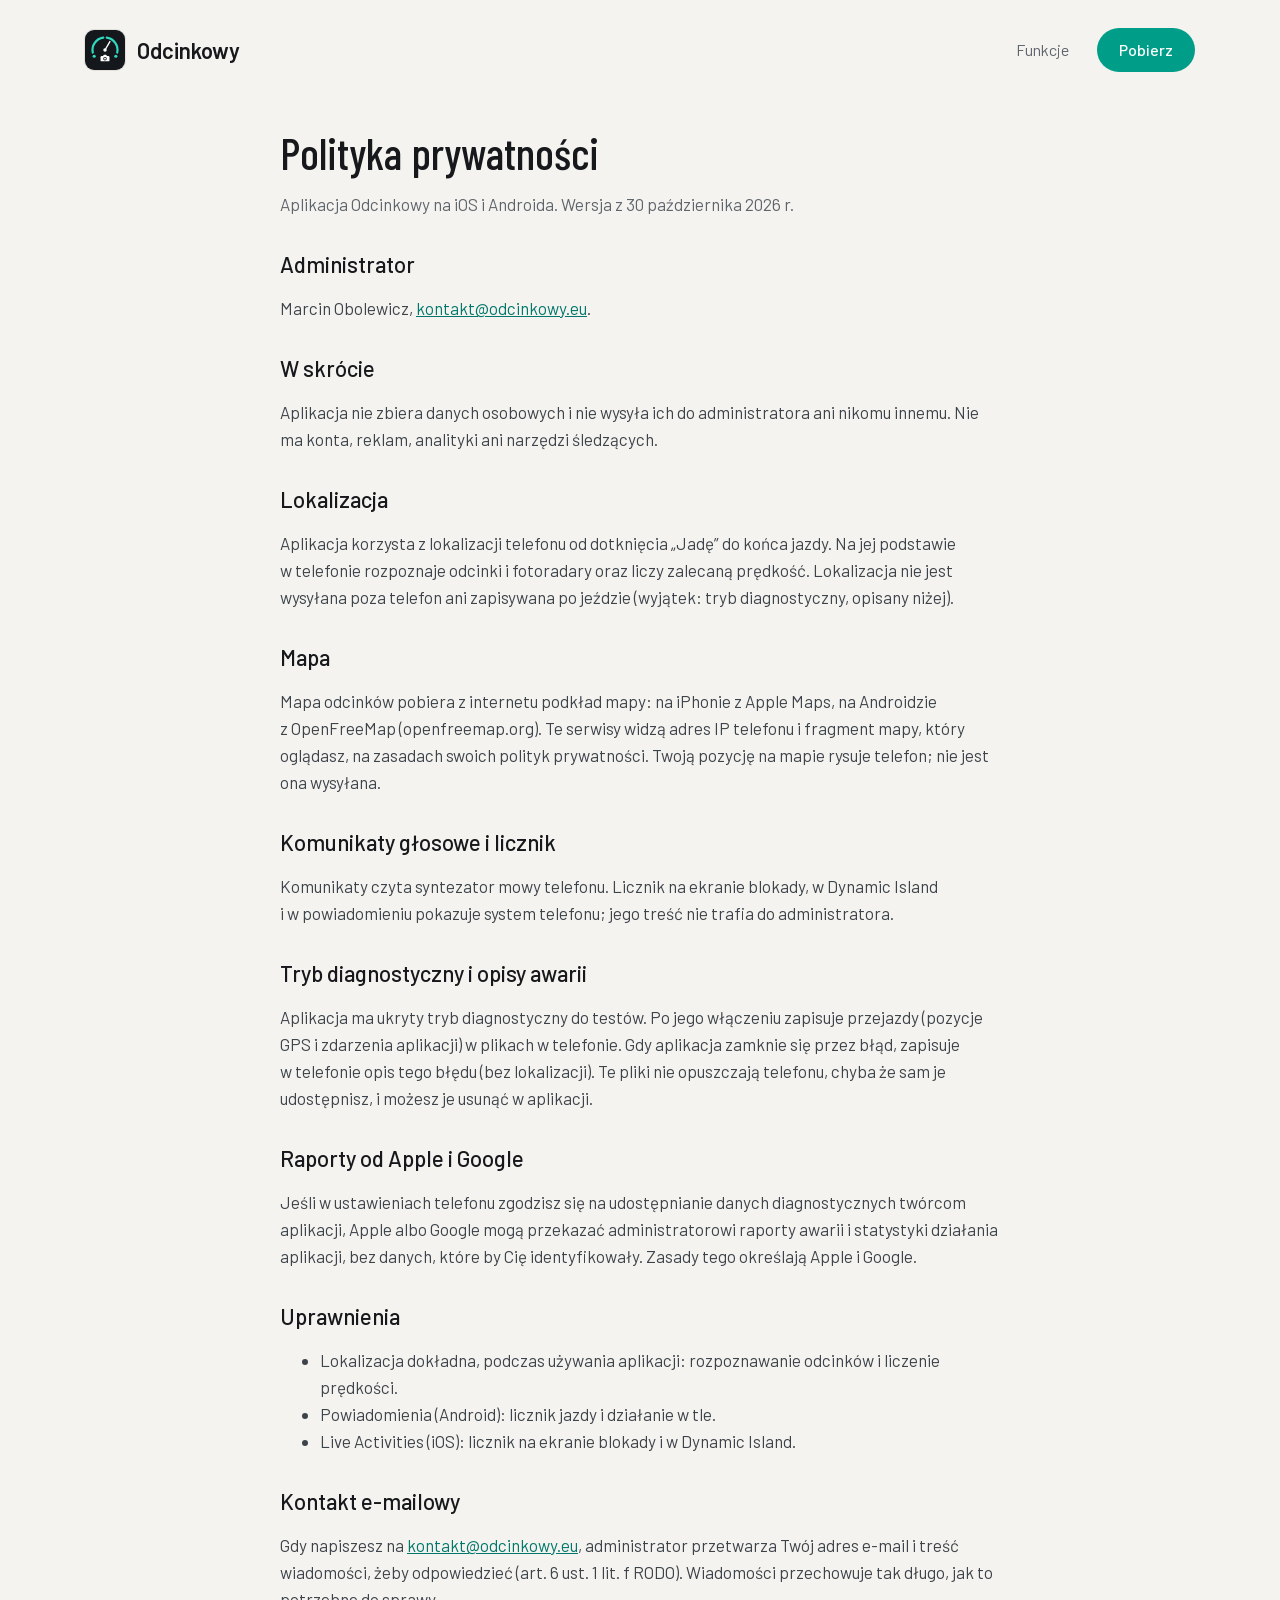
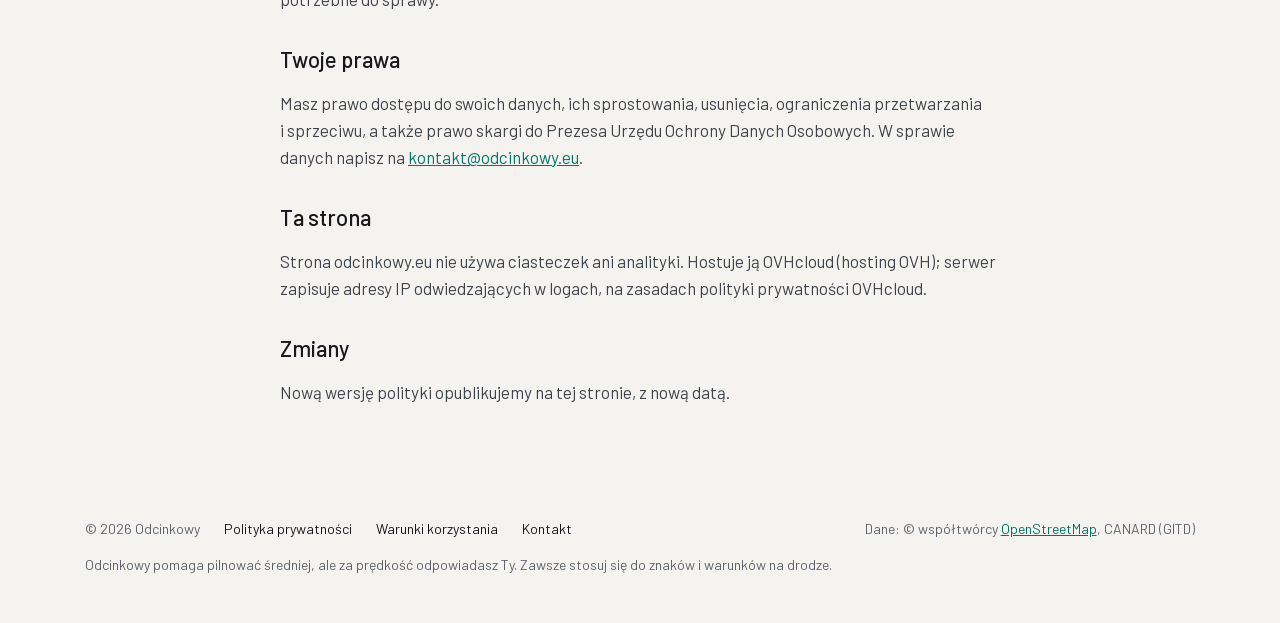
==== commit 35f85c92: "Popraw hosting strony w polityce prywatności Strona stoi na hostingu OVH, a nie na GitHub Pages, wię" ====
--- a/prywatnosc/index.html
+++ b/prywatnosc/index.html
@@ -59,7 +59,7 @@
     <p>Masz prawo dostępu do swoich danych, ich sprostowania, usunięcia, ograniczenia przetwarzania i&nbsp;sprzeciwu, a&nbsp;także prawo skargi do Prezesa Urzędu Ochrony Danych Osobowych. W&nbsp;sprawie danych napisz na <a href="mailto:kontakt@odcinkowy.eu">kontakt@odcinkowy.eu</a>.</p>
 
     <h2>Ta strona</h2>
-    <p>Strona odcinkowy.eu nie używa ciasteczek ani analityki. Hostuje ją GitHub Pages; GitHub może zapisywać adresy IP odwiedzających w&nbsp;logach serwera.</p>
+    <p>Strona odcinkowy.eu nie używa ciasteczek ani analityki. Hostuje ją OVHcloud (hosting OVH); serwer zapisuje adresy IP odwiedzających w&nbsp;logach, na zasadach polityki prywatności OVHcloud.</p>
 
     <h2>Zmiany</h2>
     <p>Nową wersję polityki opublikujemy na tej stronie, z&nbsp;nową datą.</p>
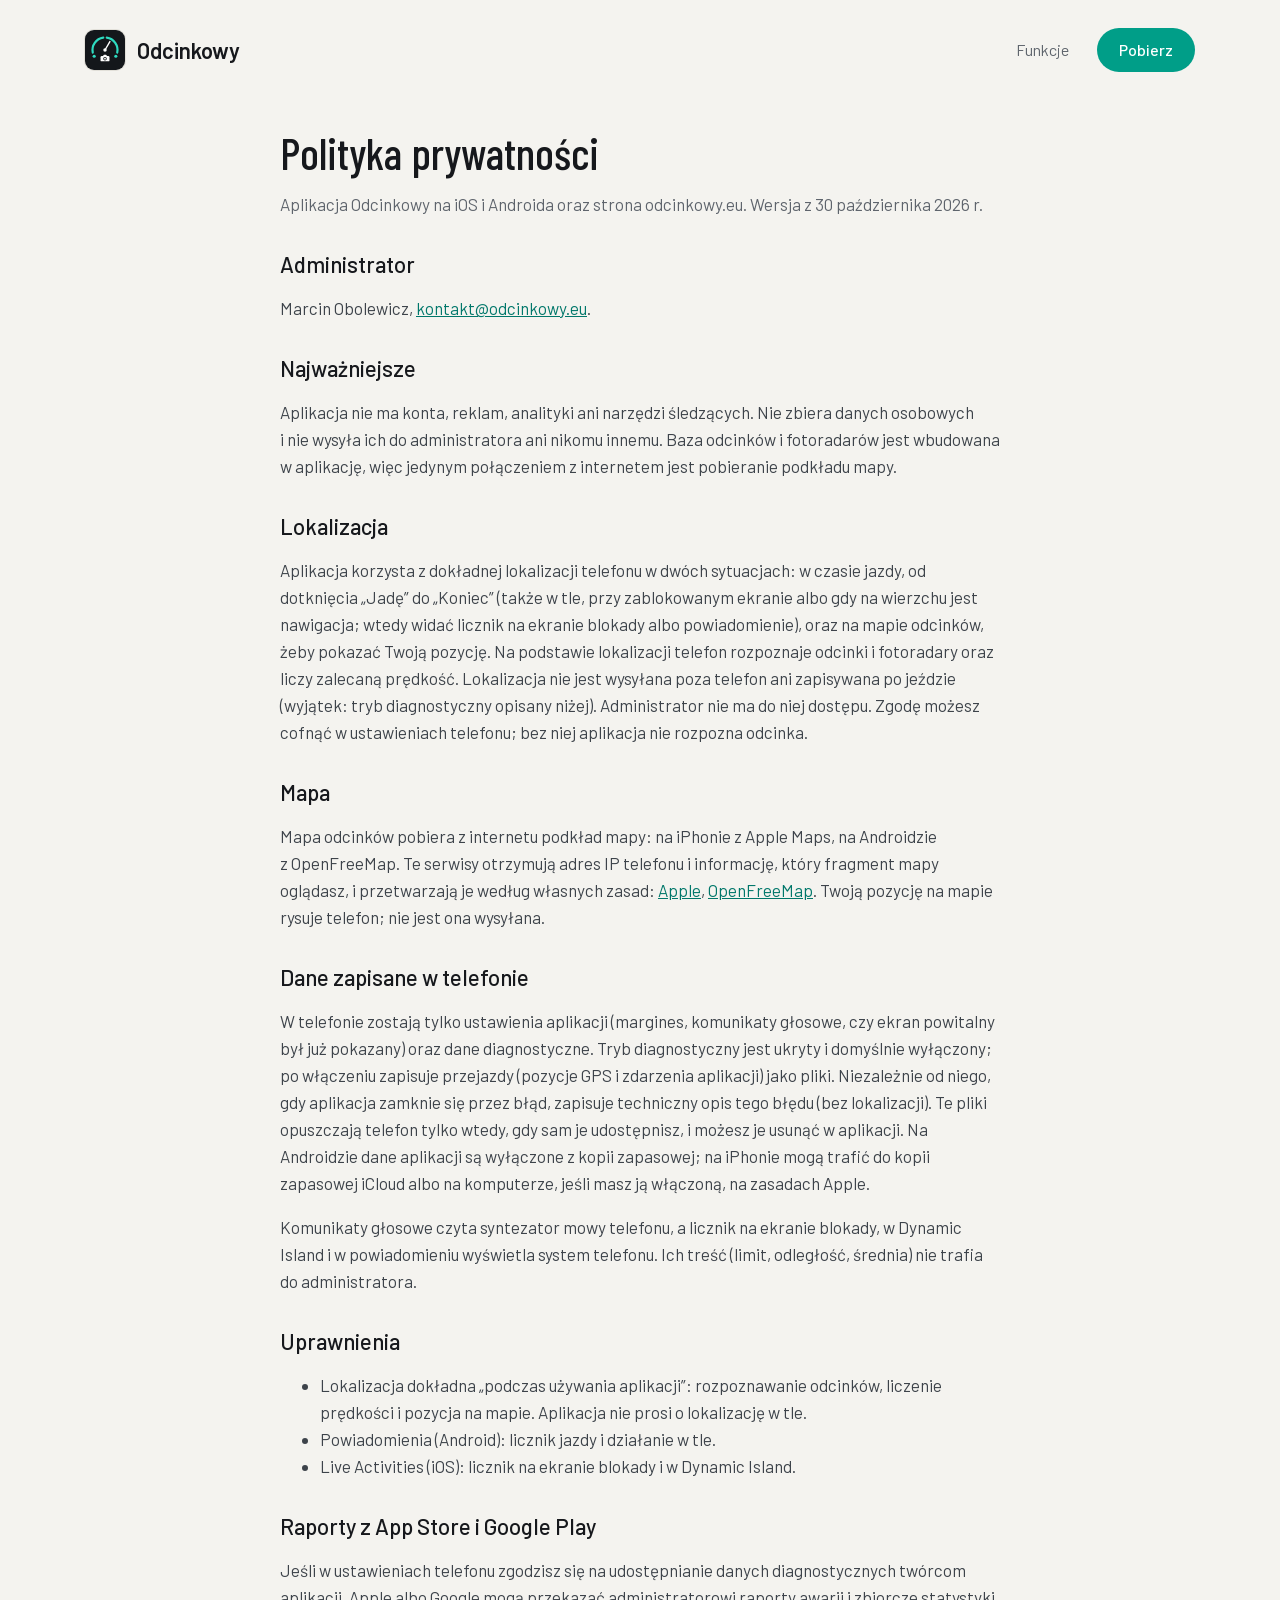
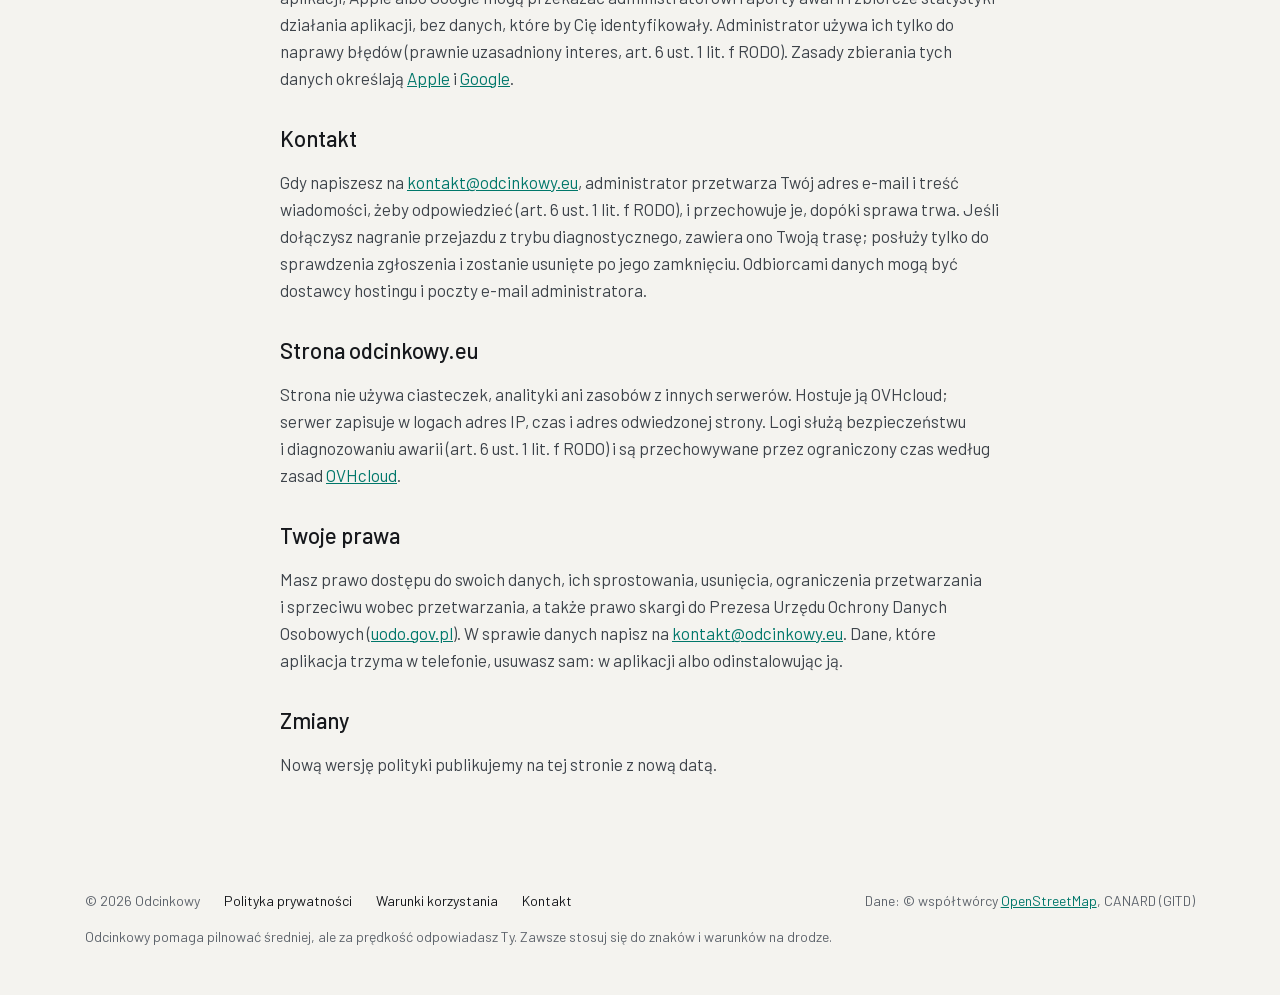
==== commit 7d19529f: "Przepisz politykę prywatności według stanu aplikacji Lokalizacja działa też na mapie (pozycja użytko" ====
--- a/prywatnosc/index.html
+++ b/prywatnosc/index.html
@@ -22,47 +22,45 @@
 
   <main class="document">
     <h1>Polityka prywatności</h1>
-    <p class="meta">Aplikacja Odcinkowy na iOS i&nbsp;Androida. Wersja z&nbsp;30 października 2026&nbsp;r.</p>
+    <p class="meta">Aplikacja Odcinkowy na iOS i&nbsp;Androida oraz strona odcinkowy.eu. Wersja z&nbsp;30 października 2026&nbsp;r.</p>
 
     <h2>Administrator</h2>
     <p>Marcin Obolewicz, <a href="mailto:kontakt@odcinkowy.eu">kontakt@odcinkowy.eu</a>.</p>
 
-    <h2>W skrócie</h2>
-    <p>Aplikacja nie zbiera danych osobowych i&nbsp;nie wysyła ich do administratora ani nikomu innemu. Nie ma konta, reklam, analityki ani narzędzi śledzących.</p>
+    <h2>Najważniejsze</h2>
+    <p>Aplikacja nie ma konta, reklam, analityki ani narzędzi śledzących. Nie zbiera danych osobowych i&nbsp;nie wysyła ich do administratora ani nikomu innemu. Baza odcinków i&nbsp;fotoradarów jest wbudowana w&nbsp;aplikację, więc jedynym połączeniem z&nbsp;internetem jest pobieranie podkładu mapy.</p>
 
     <h2>Lokalizacja</h2>
-    <p>Aplikacja korzysta z&nbsp;lokalizacji telefonu od dotknięcia „Jadę” do końca jazdy. Na jej podstawie w&nbsp;telefonie rozpoznaje odcinki i&nbsp;fotoradary oraz liczy zalecaną prędkość. Lokalizacja nie jest wysyłana poza telefon ani zapisywana po jeździe (wyjątek: tryb diagnostyczny, opisany niżej).</p>
+    <p>Aplikacja korzysta z&nbsp;dokładnej lokalizacji telefonu w&nbsp;dwóch sytuacjach: w&nbsp;czasie jazdy, od dotknięcia „Jadę” do „Koniec” (także w&nbsp;tle, przy zablokowanym ekranie albo gdy na wierzchu jest nawigacja; wtedy widać licznik na ekranie blokady albo powiadomienie), oraz na mapie odcinków, żeby pokazać Twoją pozycję. Na podstawie lokalizacji telefon rozpoznaje odcinki i&nbsp;fotoradary oraz liczy zalecaną prędkość. Lokalizacja nie jest wysyłana poza telefon ani zapisywana po jeździe (wyjątek: tryb diagnostyczny opisany niżej). Administrator nie ma do niej dostępu. Zgodę możesz cofnąć w&nbsp;ustawieniach telefonu; bez niej aplikacja nie rozpozna odcinka.</p>
 
     <h2>Mapa</h2>
-    <p>Mapa odcinków pobiera z&nbsp;internetu podkład mapy: na iPhonie z&nbsp;Apple Maps, na Androidzie z&nbsp;OpenFreeMap (openfreemap.org). Te serwisy widzą adres IP telefonu i&nbsp;fragment mapy, który oglądasz, na zasadach swoich polityk prywatności. Twoją pozycję na mapie rysuje telefon; nie jest ona wysyłana.</p>
+    <p>Mapa odcinków pobiera z&nbsp;internetu podkład mapy: na iPhonie z&nbsp;Apple Maps, na Androidzie z&nbsp;OpenFreeMap. Te serwisy otrzymują adres IP telefonu i&nbsp;informację, który fragment mapy oglądasz, i&nbsp;przetwarzają je według własnych zasad: <a href="https://www.apple.com/legal/privacy/pl/">Apple</a>, <a href="https://openfreemap.org/privacy/">OpenFreeMap</a>. Twoją pozycję na mapie rysuje telefon; nie jest ona wysyłana.</p>
 
-    <h2>Komunikaty głosowe i&nbsp;licznik</h2>
-    <p>Komunikaty czyta syntezator mowy telefonu. Licznik na ekranie blokady, w&nbsp;Dynamic Island i&nbsp;w&nbsp;powiadomieniu pokazuje system telefonu; jego treść nie trafia do administratora.</p>
-
-    <h2>Tryb diagnostyczny i&nbsp;opisy awarii</h2>
-    <p>Aplikacja ma ukryty tryb diagnostyczny do testów. Po jego włączeniu zapisuje przejazdy (pozycje GPS i&nbsp;zdarzenia aplikacji) w&nbsp;plikach w&nbsp;telefonie. Gdy aplikacja zamknie się przez błąd, zapisuje w&nbsp;telefonie opis tego błędu (bez lokalizacji). Te pliki nie opuszczają telefonu, chyba że sam je udostępnisz, i&nbsp;możesz je usunąć w&nbsp;aplikacji.</p>
-
-    <h2>Raporty od Apple i&nbsp;Google</h2>
-    <p>Jeśli w&nbsp;ustawieniach telefonu zgodzisz się na udostępnianie danych diagnostycznych twórcom aplikacji, Apple albo Google mogą przekazać administratorowi raporty awarii i&nbsp;statystyki działania aplikacji, bez danych, które by Cię identyfikowały. Zasady tego określają Apple i&nbsp;Google.</p>
+    <h2>Dane zapisane w&nbsp;telefonie</h2>
+    <p>W&nbsp;telefonie zostają tylko ustawienia aplikacji (margines, komunikaty głosowe, czy ekran powitalny był już pokazany) oraz dane diagnostyczne. Tryb diagnostyczny jest ukryty i&nbsp;domyślnie wyłączony; po włączeniu zapisuje przejazdy (pozycje GPS i&nbsp;zdarzenia aplikacji) jako pliki. Niezależnie od niego, gdy aplikacja zamknie się przez błąd, zapisuje techniczny opis tego błędu (bez lokalizacji). Te pliki opuszczają telefon tylko wtedy, gdy sam je udostępnisz, i&nbsp;możesz je usunąć w&nbsp;aplikacji. Na Androidzie dane aplikacji są wyłączone z&nbsp;kopii zapasowej; na iPhonie mogą trafić do kopii zapasowej iCloud albo na komputerze, jeśli masz ją włączoną, na zasadach Apple.</p>
+    <p>Komunikaty głosowe czyta syntezator mowy telefonu, a&nbsp;licznik na ekranie blokady, w&nbsp;Dynamic Island i&nbsp;w&nbsp;powiadomieniu wyświetla system telefonu. Ich treść (limit, odległość, średnia) nie trafia do administratora.</p>
 
     <h2>Uprawnienia</h2>
     <ul>
-      <li>Lokalizacja dokładna, podczas używania aplikacji: rozpoznawanie odcinków i&nbsp;liczenie prędkości.</li>
+      <li>Lokalizacja dokładna „podczas używania aplikacji”: rozpoznawanie odcinków, liczenie prędkości i&nbsp;pozycja na mapie. Aplikacja nie prosi o&nbsp;lokalizację w&nbsp;tle.</li>
       <li>Powiadomienia (Android): licznik jazdy i&nbsp;działanie w&nbsp;tle.</li>
       <li>Live Activities (iOS): licznik na ekranie blokady i&nbsp;w&nbsp;Dynamic Island.</li>
     </ul>
 
-    <h2>Kontakt e-mailowy</h2>
-    <p>Gdy napiszesz na <a href="mailto:kontakt@odcinkowy.eu">kontakt@odcinkowy.eu</a>, administrator przetwarza Twój adres e-mail i&nbsp;treść wiadomości, żeby odpowiedzieć (art.&nbsp;6 ust.&nbsp;1 lit.&nbsp;f RODO). Wiadomości przechowuje tak długo, jak to potrzebne do sprawy.</p>
+    <h2>Raporty z&nbsp;App Store i&nbsp;Google Play</h2>
+    <p>Jeśli w&nbsp;ustawieniach telefonu zgodzisz się na udostępnianie danych diagnostycznych twórcom aplikacji, Apple albo Google mogą przekazać administratorowi raporty awarii i&nbsp;zbiorcze statystyki działania aplikacji, bez danych, które by Cię identyfikowały. Administrator używa ich tylko do naprawy błędów (prawnie uzasadniony interes, art.&nbsp;6 ust.&nbsp;1 lit.&nbsp;f RODO). Zasady zbierania tych danych określają <a href="https://www.apple.com/legal/privacy/pl/">Apple</a> i&nbsp;<a href="https://policies.google.com/privacy?hl=pl">Google</a>.</p>
+
+    <h2>Kontakt</h2>
+    <p>Gdy napiszesz na <a href="mailto:kontakt@odcinkowy.eu">kontakt@odcinkowy.eu</a>, administrator przetwarza Twój adres e-mail i&nbsp;treść wiadomości, żeby odpowiedzieć (art.&nbsp;6 ust.&nbsp;1 lit.&nbsp;f RODO), i&nbsp;przechowuje je, dopóki sprawa trwa. Jeśli dołączysz nagranie przejazdu z&nbsp;trybu diagnostycznego, zawiera ono Twoją trasę; posłuży tylko do sprawdzenia zgłoszenia i&nbsp;zostanie usunięte po jego zamknięciu. Odbiorcami danych mogą być dostawcy hostingu i&nbsp;poczty e-mail administratora.</p>
+
+    <h2>Strona odcinkowy.eu</h2>
+    <p>Strona nie używa ciasteczek, analityki ani zasobów z&nbsp;innych serwerów. Hostuje ją OVHcloud; serwer zapisuje w&nbsp;logach adres IP, czas i&nbsp;adres odwiedzonej strony. Logi służą bezpieczeństwu i&nbsp;diagnozowaniu awarii (art.&nbsp;6 ust.&nbsp;1 lit.&nbsp;f RODO) i&nbsp;są przechowywane przez ograniczony czas według zasad <a href="https://www.ovhcloud.com/pl/personal-data-protection/">OVHcloud</a>.</p>
 
     <h2>Twoje prawa</h2>
-    <p>Masz prawo dostępu do swoich danych, ich sprostowania, usunięcia, ograniczenia przetwarzania i&nbsp;sprzeciwu, a&nbsp;także prawo skargi do Prezesa Urzędu Ochrony Danych Osobowych. W&nbsp;sprawie danych napisz na <a href="mailto:kontakt@odcinkowy.eu">kontakt@odcinkowy.eu</a>.</p>
-
-    <h2>Ta strona</h2>
-    <p>Strona odcinkowy.eu nie używa ciasteczek ani analityki. Hostuje ją OVHcloud (hosting OVH); serwer zapisuje adresy IP odwiedzających w&nbsp;logach, na zasadach polityki prywatności OVHcloud.</p>
+    <p>Masz prawo dostępu do swoich danych, ich sprostowania, usunięcia, ograniczenia przetwarzania i&nbsp;sprzeciwu wobec przetwarzania, a&nbsp;także prawo skargi do Prezesa Urzędu Ochrony Danych Osobowych (<a href="https://uodo.gov.pl/">uodo.gov.pl</a>). W&nbsp;sprawie danych napisz na <a href="mailto:kontakt@odcinkowy.eu">kontakt@odcinkowy.eu</a>. Dane, które aplikacja trzyma w&nbsp;telefonie, usuwasz sam: w&nbsp;aplikacji albo odinstalowując ją.</p>
 
     <h2>Zmiany</h2>
-    <p>Nową wersję polityki opublikujemy na tej stronie, z&nbsp;nową datą.</p>
+    <p>Nową wersję polityki publikujemy na tej stronie z&nbsp;nową datą.</p>
   </main>
 
   <footer class="site-footer">
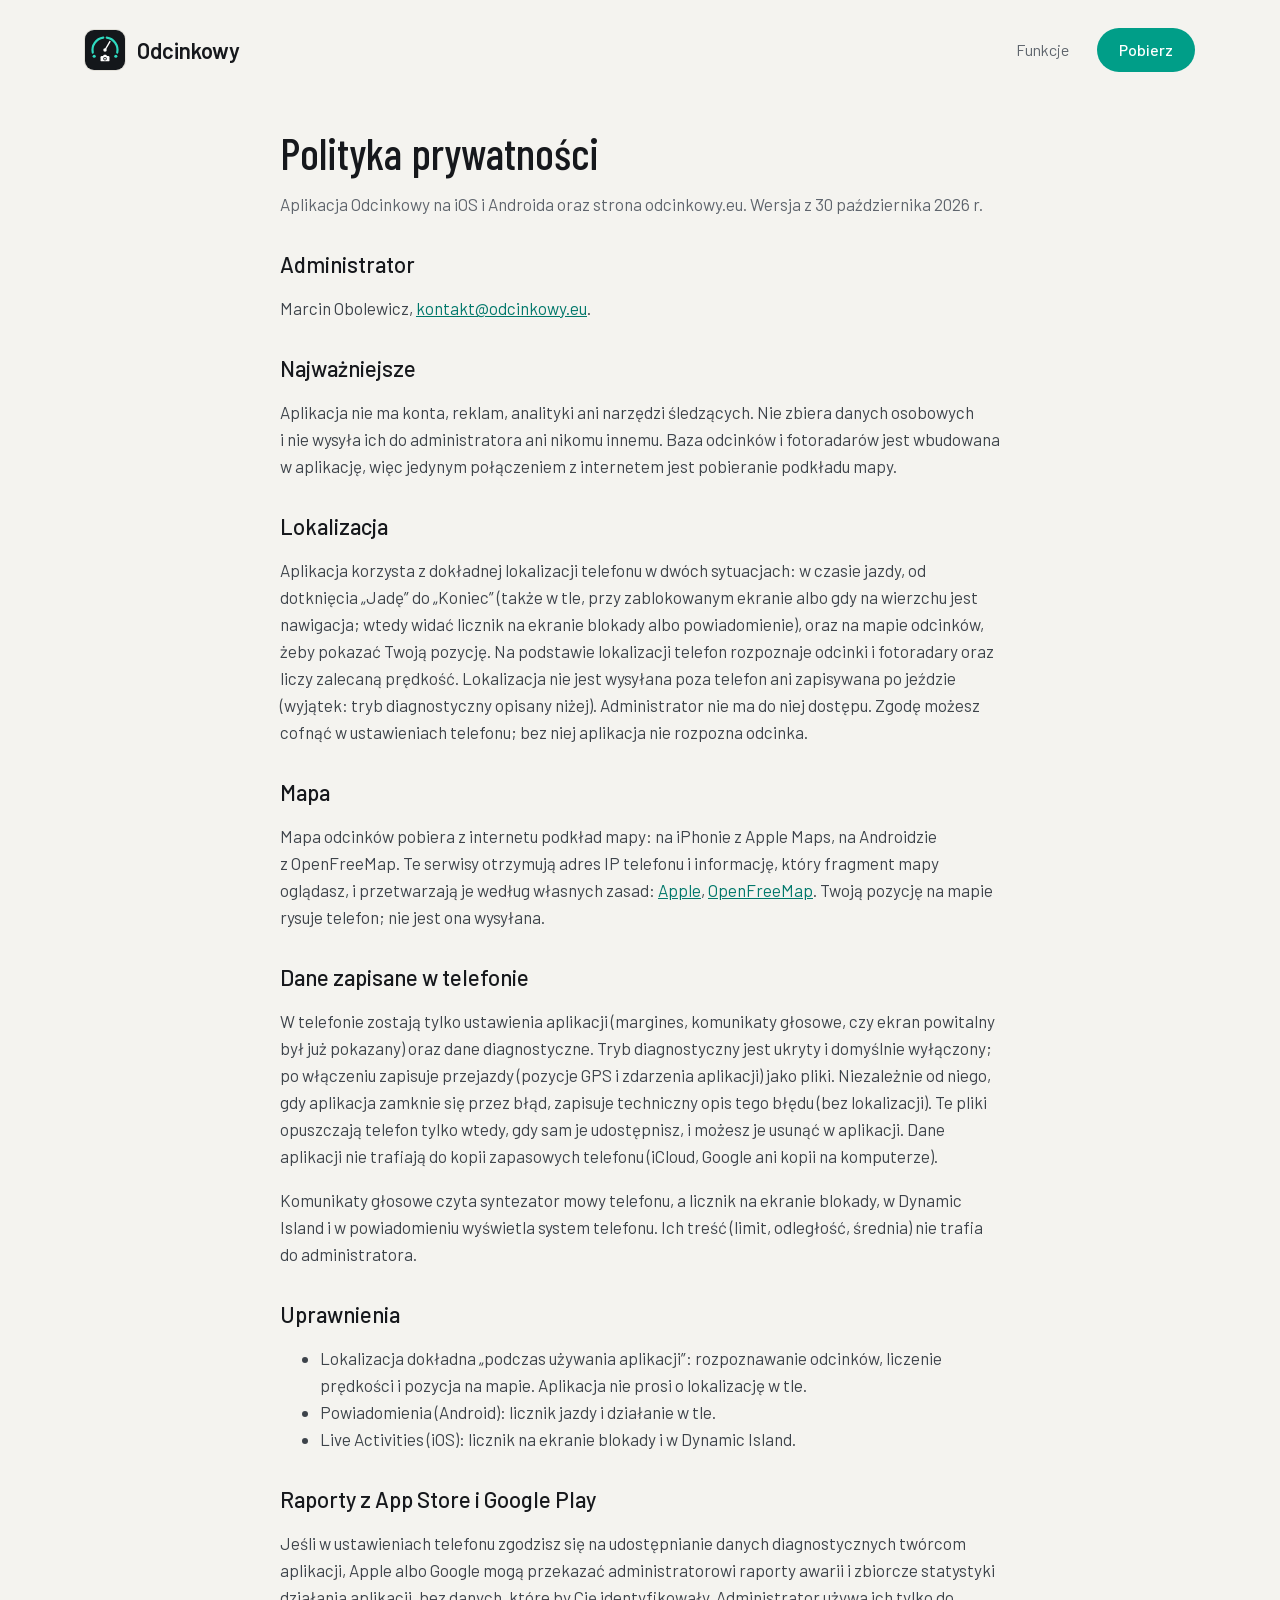
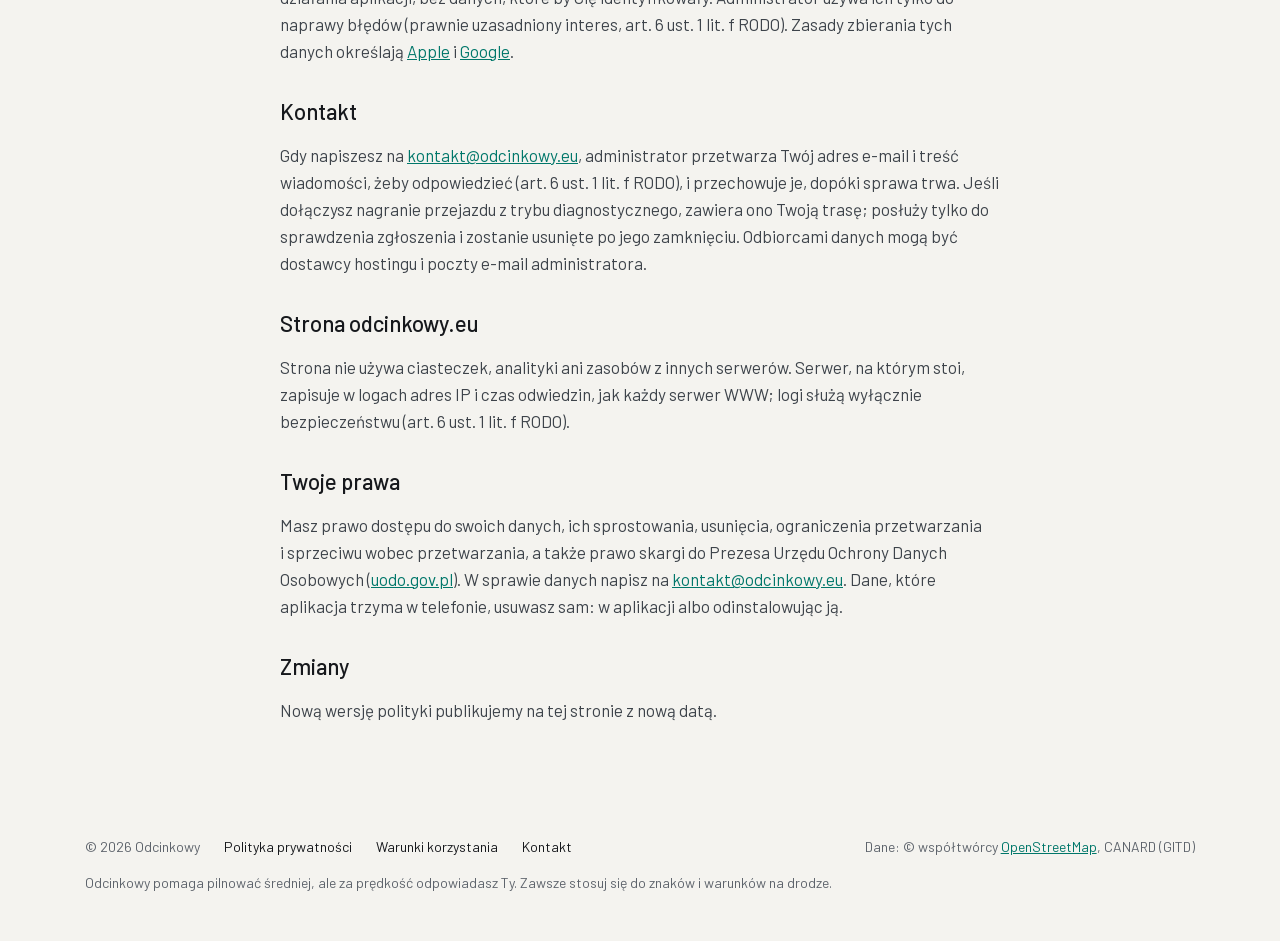
==== commit e963927a: "Uprość politykę: bez kopii zapasowych i bez nazwy hostingu Dane apki nie trafiają do kopii zapasowyc" ====
--- a/prywatnosc/index.html
+++ b/prywatnosc/index.html
@@ -37,7 +37,7 @@
     <p>Mapa odcinków pobiera z&nbsp;internetu podkład mapy: na iPhonie z&nbsp;Apple Maps, na Androidzie z&nbsp;OpenFreeMap. Te serwisy otrzymują adres IP telefonu i&nbsp;informację, który fragment mapy oglądasz, i&nbsp;przetwarzają je według własnych zasad: <a href="https://www.apple.com/legal/privacy/pl/">Apple</a>, <a href="https://openfreemap.org/privacy/">OpenFreeMap</a>. Twoją pozycję na mapie rysuje telefon; nie jest ona wysyłana.</p>
 
     <h2>Dane zapisane w&nbsp;telefonie</h2>
-    <p>W&nbsp;telefonie zostają tylko ustawienia aplikacji (margines, komunikaty głosowe, czy ekran powitalny był już pokazany) oraz dane diagnostyczne. Tryb diagnostyczny jest ukryty i&nbsp;domyślnie wyłączony; po włączeniu zapisuje przejazdy (pozycje GPS i&nbsp;zdarzenia aplikacji) jako pliki. Niezależnie od niego, gdy aplikacja zamknie się przez błąd, zapisuje techniczny opis tego błędu (bez lokalizacji). Te pliki opuszczają telefon tylko wtedy, gdy sam je udostępnisz, i&nbsp;możesz je usunąć w&nbsp;aplikacji. Na Androidzie dane aplikacji są wyłączone z&nbsp;kopii zapasowej; na iPhonie mogą trafić do kopii zapasowej iCloud albo na komputerze, jeśli masz ją włączoną, na zasadach Apple.</p>
+    <p>W&nbsp;telefonie zostają tylko ustawienia aplikacji (margines, komunikaty głosowe, czy ekran powitalny był już pokazany) oraz dane diagnostyczne. Tryb diagnostyczny jest ukryty i&nbsp;domyślnie wyłączony; po włączeniu zapisuje przejazdy (pozycje GPS i&nbsp;zdarzenia aplikacji) jako pliki. Niezależnie od niego, gdy aplikacja zamknie się przez błąd, zapisuje techniczny opis tego błędu (bez lokalizacji). Te pliki opuszczają telefon tylko wtedy, gdy sam je udostępnisz, i&nbsp;możesz je usunąć w&nbsp;aplikacji. Dane aplikacji nie trafiają do kopii zapasowych telefonu (iCloud, Google ani kopii na komputerze).</p>
     <p>Komunikaty głosowe czyta syntezator mowy telefonu, a&nbsp;licznik na ekranie blokady, w&nbsp;Dynamic Island i&nbsp;w&nbsp;powiadomieniu wyświetla system telefonu. Ich treść (limit, odległość, średnia) nie trafia do administratora.</p>
 
     <h2>Uprawnienia</h2>
@@ -54,7 +54,7 @@
     <p>Gdy napiszesz na <a href="mailto:kontakt@odcinkowy.eu">kontakt@odcinkowy.eu</a>, administrator przetwarza Twój adres e-mail i&nbsp;treść wiadomości, żeby odpowiedzieć (art.&nbsp;6 ust.&nbsp;1 lit.&nbsp;f RODO), i&nbsp;przechowuje je, dopóki sprawa trwa. Jeśli dołączysz nagranie przejazdu z&nbsp;trybu diagnostycznego, zawiera ono Twoją trasę; posłuży tylko do sprawdzenia zgłoszenia i&nbsp;zostanie usunięte po jego zamknięciu. Odbiorcami danych mogą być dostawcy hostingu i&nbsp;poczty e-mail administratora.</p>
 
     <h2>Strona odcinkowy.eu</h2>
-    <p>Strona nie używa ciasteczek, analityki ani zasobów z&nbsp;innych serwerów. Hostuje ją OVHcloud; serwer zapisuje w&nbsp;logach adres IP, czas i&nbsp;adres odwiedzonej strony. Logi służą bezpieczeństwu i&nbsp;diagnozowaniu awarii (art.&nbsp;6 ust.&nbsp;1 lit.&nbsp;f RODO) i&nbsp;są przechowywane przez ograniczony czas według zasad <a href="https://www.ovhcloud.com/pl/personal-data-protection/">OVHcloud</a>.</p>
+    <p>Strona nie używa ciasteczek, analityki ani zasobów z&nbsp;innych serwerów. Serwer, na którym stoi, zapisuje w&nbsp;logach adres IP i&nbsp;czas odwiedzin, jak każdy serwer WWW; logi służą wyłącznie bezpieczeństwu (art.&nbsp;6 ust.&nbsp;1 lit.&nbsp;f RODO).</p>
 
     <h2>Twoje prawa</h2>
     <p>Masz prawo dostępu do swoich danych, ich sprostowania, usunięcia, ograniczenia przetwarzania i&nbsp;sprzeciwu wobec przetwarzania, a&nbsp;także prawo skargi do Prezesa Urzędu Ochrony Danych Osobowych (<a href="https://uodo.gov.pl/">uodo.gov.pl</a>). W&nbsp;sprawie danych napisz na <a href="mailto:kontakt@odcinkowy.eu">kontakt@odcinkowy.eu</a>. Dane, które aplikacja trzyma w&nbsp;telefonie, usuwasz sam: w&nbsp;aplikacji albo odinstalowując ją.</p>
